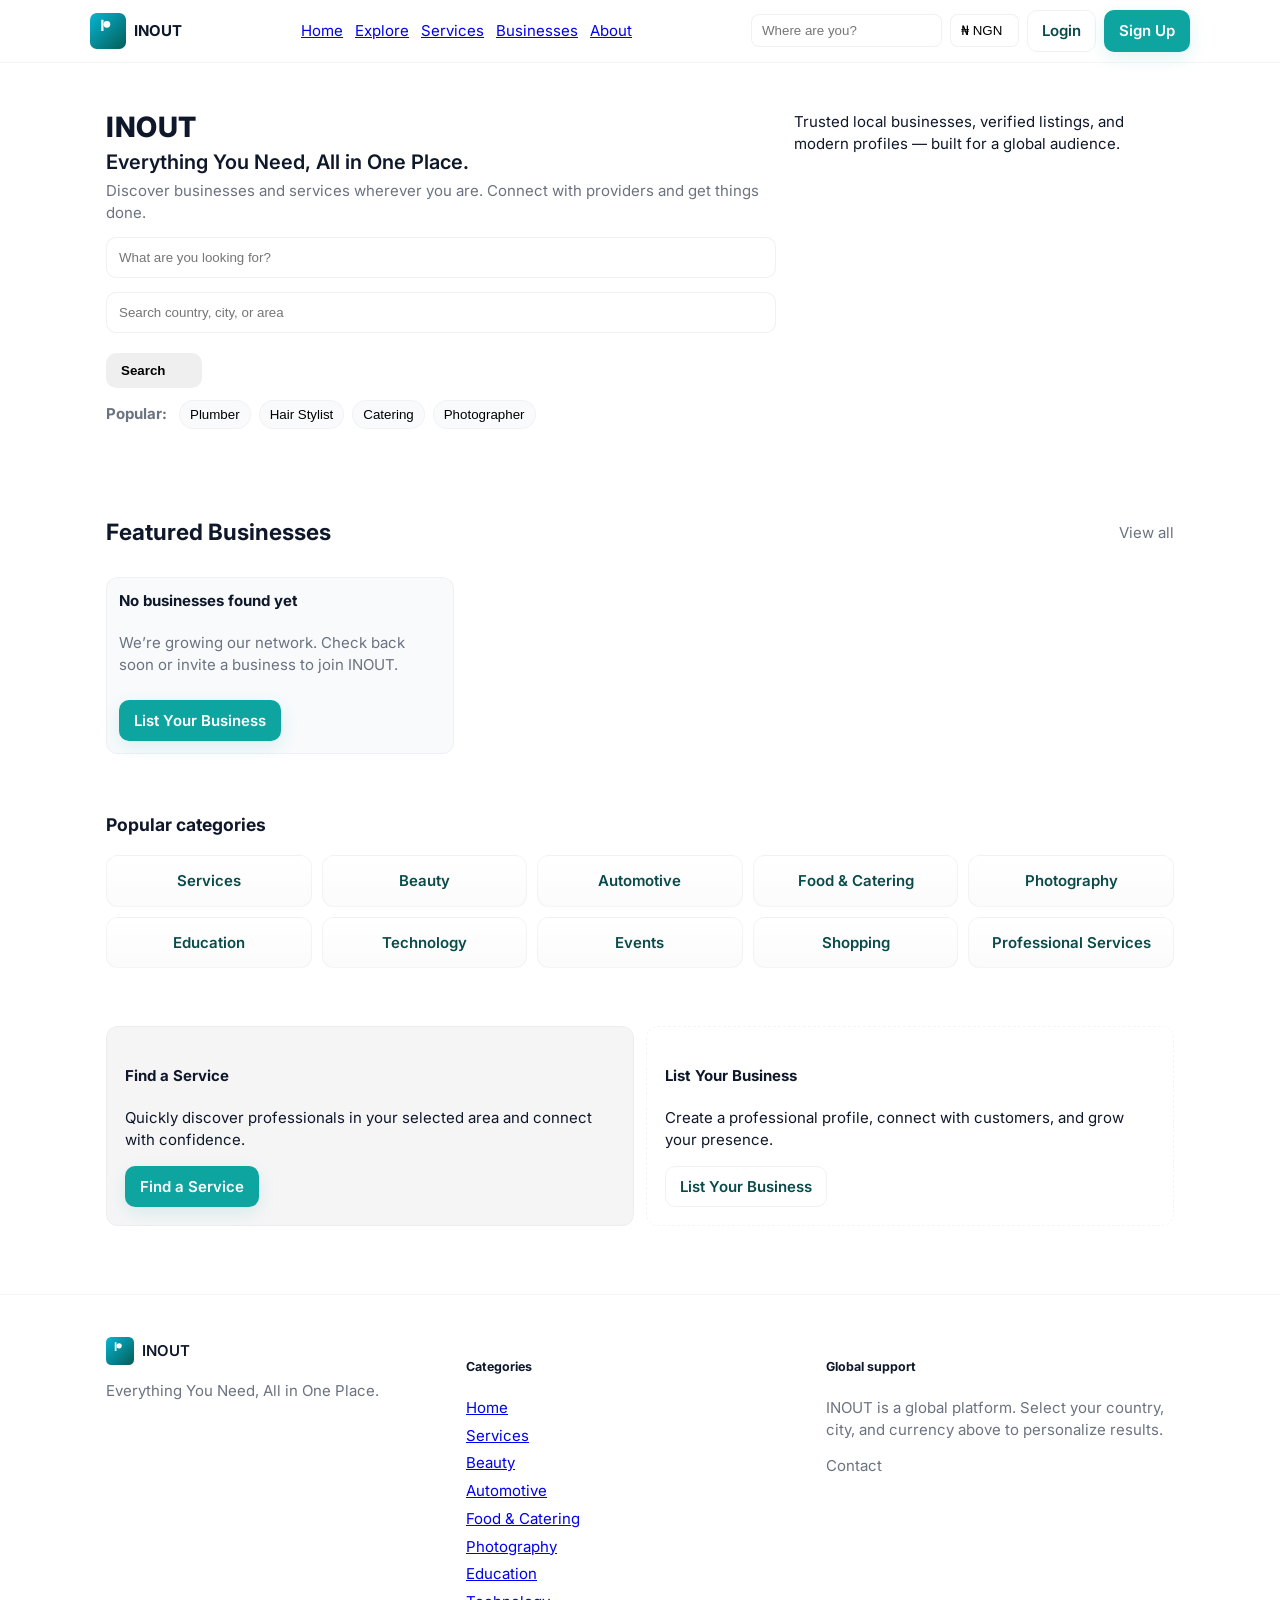
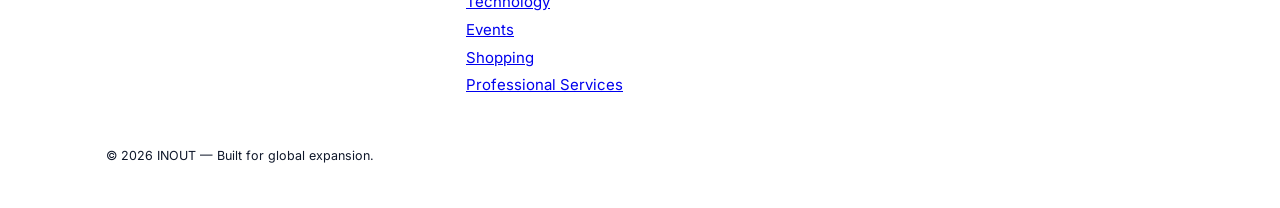
==== index.html @ 65999337 "Initial INOUT frontend — mobile-first public site (remove demo businesses and Enugu references)" ====
<!doctype html>
<html lang="en">
<head>
  <meta charset="utf-8" />
  <meta name="viewport" content="width=device-width,initial-scale=1" />
  <title>INOUT — Everything You Need, All in One Place</title>
  <link href="https://fonts.googleapis.com/css2?family=Inter:wght@300;400;600;700&display=swap" rel="stylesheet">
  <link rel="stylesheet" href="assets/css/styles.css">
  <meta name="description" content="Discover trusted businesses and services. Create profiles, connect with customers. INOUT — Everything You Need, All in One Place.">
</head>
<body>
  <header class="site-header">
    <div class="container header-inner">
      <a class="logo" href="index.html" aria-label="INOUT home">
        <img src="assets/logo.svg" alt="INOUT logo" width="36" height="36">
        <span class="brand-name">INOUT</span>
      </a>

      <nav class="main-nav" aria-label="Primary">
        <a href="index.html" class="nav-link active">Home</a>
        <a href="explore.html" class="nav-link">Explore</a>
        <a href="services.html" class="nav-link">Services</a>
        <a href="businesses.html" class="nav-link">Businesses</a>
        <a href="about.html" class="nav-link">About</a>
      </nav>

      <div class="header-actions">
        <div class="selectors" style="display:flex;gap:8px;align-items:center">
          <!-- Global location selector (search country, city, or area) -->
          <label class="sr-only" for="whereInput">Where are you?</label>
          <input id="whereInput" class="select small" list="whereList" placeholder="Where are you?" aria-label="Where are you? Search country, city, or area">

          <datalist id="whereList"></datalist>

          <!-- Currency selector remains -->
          <label class="sr-only" for="currency">Currency</label>
          <select id="currency" class="select small" aria-label="Select currency"></select>
        </div>

        <a href="login.html" class="btn ghost">Login</a>
        <a href="signup.html" class="btn primary">Sign Up</a>
      </div>
    </div>
  </header>

  <main>
    <section class="hero">
      <div class="container hero-inner">
        <div class="hero-copy">
          <!-- Updated hero per your requirements -->
          <h1 class="hero-title" style="margin-bottom:6px; font-size:28px; line-height:1.15;">
            <div style="font-weight:800;letter-spacing:0.6px;">INOUT</div>
            <div style="font-weight:600;font-size:20px;margin-top:8px">Everything You Need, All in One Place.</div>
          </h1>

          <p class="hero-sub">Discover businesses and services wherever you are. Connect with providers and get things done.</p>

          <form id="searchForm" class="search-form" action="explore.html" method="get" role="search">
            <label class="sr-only" for="q">What are you looking for?</label>
            <input id="q" name="q" class="search-input" type="search" placeholder="What are you looking for?">

            <label class="sr-only" for="locationInput">Where are you?</label>
            <input id="locationInput" name="location" class="search-location" type="text" placeholder="Search country, city, or area">

            <button type="submit" class="btn search-btn">Search</button>
          </form>

          <div class="popular">
            <strong>Popular:</strong>
            <div class="chips">
              <button class="chip" data-term="Plumber">Plumber</button>
              <button class="chip" data-term="Hair Stylist">Hair Stylist</button>
              <button class="chip" data-term="Catering">Catering</button>
              <button class="chip" data-term="Photographer">Photographer</button>
            </div>
          </div>
        </div>

        <div class="hero-visual" aria-hidden="true">
          <div class="mock-card">Trusted local businesses, verified listings, and modern profiles — built for a global audience.</div>
        </div>
      </div>
    </section>

    <section class="featured container">
      <div class="section-head">
        <h2>Featured Businesses</h2>
        <a href="businesses.html" class="link-muted">View all</a>
      </div>

      <div id="featuredList" class="cards"></div>
    </section>

    <section class="categories container">
      <h3>Popular categories</h3>
      <div class="grid categories-grid">
        <a class="category-card" href="explore.html?q=Services">Services</a>
        <a class="category-card" href="explore.html?q=Beauty">Beauty</a>
        <a class="category-card" href="explore.html?q=Automotive">Automotive</a>
        <a class="category-card" href="explore.html?q=Food+%26+Catering">Food &amp; Catering</a>
        <a class="category-card" href="explore.html?q=Photography">Photography</a>
        <a class="category-card" href="explore.html?q=Education">Education</a>
        <a class="category-card" href="explore.html?q=Technology">Technology</a>
        <a class="category-card" href="explore.html?q=Events">Events</a>
        <a class="category-card" href="explore.html?q=Shopping">Shopping</a>
        <a class="category-card" href="explore.html?q=Professional+Services">Professional Services</a>
      </div>
    </section>

    <section class="cta container">
      <div class="cta-grid">
        <div class="cta-card">
          <h4>Find a Service</h4>
          <p>Quickly discover professionals in your selected area and connect with confidence.</p>
          <a href="explore.html" class="btn primary">Find a Service</a>
        </div>

        <div class="cta-card alt">
          <h4>List Your Business</h4>
          <p>Create a professional profile, connect with customers, and grow your presence.</p>
          <a href="signup.html" class="btn ghost">List Your Business</a>
        </div>
      </div>
    </section>
  </main>

  <footer class="site-footer">
    <div class="container footer-grid">
      <div>
        <a class="logo footer-logo" href="index.html"><img src="assets/logo.svg" alt="" width="28"> <span>INOUT</span></a>
        <p class="muted">Everything You Need, All in One Place.</p>
      </div>

      <div>
        <h5>Categories</h5>
        <ul class="footer-links">
          <li><a href="index.html">Home</a></li>
          <li><a href="services.html">Services</a></li>
          <li><a href="explore.html?q=Beauty">Beauty</a></li>
          <li><a href="explore.html?q=Automotive">Automotive</a></li>
          <li><a href="explore.html?q=Food+%26+Catering">Food &amp; Catering</a></li>
          <li><a href="explore.html?q=Photography">Photography</a></li>
          <li><a href="explore.html?q=Education">Education</a></li>
          <li><a href="explore.html?q=Technology">Technology</a></li>
          <li><a href="explore.html?q=Events">Events</a></li>
          <li><a href="explore.html?q=Shopping">Shopping</a></li>
          <li><a href="explore.html?q=Professional+Services">Professional Services</a></li>
        </ul>
      </div>

      <div>
        <h5>Global support</h5>
        <p class="muted">INOUT is a global platform. Select your country, city, and currency above to personalize results.</p>
        <a href="contact.html" class="link-muted">Contact</a>
      </div>
    </div>

    <div class="container copyright">
      <small>© <span id="year"></span> INOUT — Built for global expansion.</small>
    </div>
  </footer>

  <script src="assets/js/app.js"></script>
</body>
</html>
---- assets/css/styles.css ----
:root{
  --bg:#ffffff;
  --muted:#6b7280;
  --text:#0f172a;
  --primary:#0ea5a0; /* teal */
  --accent:#094b4a;
  --card:#f8fafc;
  --glass: rgba(15,23,42,0.04);
  --radius:12px;
  --max-width:1100px;
  --container-pad:16px;
  font-family: "Inter", system-ui, -apple-system, "Segoe UI", Roboto, "Helvetica Neue", Arial;
  color-scheme: light;
}

*{box-sizing:border-box}
html,body{height:100%}
body{
  margin:0;
  background:var(--bg);
  color:var(--text);
  -webkit-font-smoothing:antialiased;
  -moz-osx-font-smoothing:grayscale;
  line-height:1.45;
  font-size:15px;
}

/* Layout */
.container{
  width:100%;
  max-width:var(--max-width);
  margin:0 auto;
  padding:20px var(--container-pad);
}

/* Header */
.site-header{
  position:sticky;
  top:0;
  z-index:60;
  background:linear-gradient(180deg, rgba(255,255,255,0.9), rgba(255,255,255,0.75));
  backdrop-filter:saturate(120%) blur(6px);
  border-bottom:1px solid rgba(15,23,42,0.04);
}
.header-inner{
  display:flex;
  align-items:center;
  gap:12px;
  justify-content:space-between;
  padding:10px 0;
}
.logo{display:flex;align-items:center;gap:8px;text-decoration:none;color:var(--text);font-weight:600}
.logo img{display:block}
.brand-name{font-weight:700}
.main-nav{display:none}
.header-actions{display:flex;align-items:center;gap:8px}
.select.small{appearance:none;padding:8px 10px;border-radius:8px;border:1px solid rgba(15,23,42,0.06);background:white}

/* Buttons */
.btn{
  display:inline-flex;
  align-items:center;
  gap:8px;
  padding:9px 14px;
  border-radius:10px;
  text-decoration:none;
  border:1px solid transparent;
  font-weight:600;
  cursor:pointer;
}
.btn.primary{background:var(--primary);color:white;border-color:transparent;box-shadow:0 6px 18px rgba(14,165,160,0.12)}
.btn.ghost{background:transparent;color:var(--accent);border:1px solid rgba(15,23,42,0.06)}

/* Hero */
.hero{padding:28px 0}
.hero-inner{display:grid;grid-template-columns:1fr;gap:18px;align-items:start}
.hero-title{font-size:28px;margin:0 0 6px}
.hero-sub{color:var(--muted);margin:0 0 14px}
.search-form{display:flex;gap:8px;flex-wrap:wrap}
.search-input{flex:1;min-width:140px;padding:12px;border-radius:10px;border:1px solid rgba(15,23,42,0.06)}
.search-location{width:170px;padding:12px;border-radius:10px;border:1px solid rgba(15,23,42,0.06)}
.search-btn{min-width:96px}
.popular{margin-top:12px;color:var(--muted)}
.chips{display:inline-flex;gap:8px;margin-left:8px}
.chip{background:var(--card);border-radius:999px;padding:6px 10px;border:1px solid rgba(15,23,42,0.03);cursor:pointer}

/* Featured & cards */
.section-head{display:flex;justify-content:space-between;align-items:center;margin-bottom:10px}
.cards{display:grid;grid-template-columns:1fr;gap:12px}
.card{background:var(--card);padding:12px;border-radius:12px;display:flex;gap:12px;align-items:center;border:1px solid rgba(15,23,42,0.04)}
.card .logo-sm{width:56px;height:56px;border-radius:10px;display:flex;align-items:center;justify-content:center;color:white;font-weight:700}

/* Categories grid */
.categories-grid{Display:grid;grid-template-columns:repeat(2,1fr);gap:10px}
.category-card{background:linear-gradient(180deg,#fff,#fbfbfb);padding:14px;border-radius:12px;text-decoration:none;color:var(--accent);font-weight:600;border:1px solid rgba(15,23,42,0.04);text-align:center}

/* CTA */
.cta-grid{display:grid;grid-template-columns:1fr;gap:12px;margin:18px 0}
.cta-card{padding:18px;border-radius:12px;background:var(--glass);border:1px solid rgba(15,23,42,0.03)}
.cta-card.alt{background:transparent;border:1px dashed rgba(15,23,42,0.04)}

/* Footer */
.site-footer{border-top:1px solid rgba(15,23,42,0.04);padding:22px 0;margin-top:30px}
.footer-grid{display:grid;grid-template-columns:1fr;gap:12px}
.footer-links{list-style:none;padding:0;margin:8px 0;display:grid;gap:6px}
.muted{color:var(--muted)}
.link-muted{color:var(--muted);text-decoration:none}

/* Small screens and accessibility helpers */
.sr-only{position:absolute;width:1px;height:1px;padding:0;margin:-1px;overflow:hidden;clip:rect(0,0,0,0);white-space:nowrap;border:0}

/* Layout on wider screens */
@media(min-width:720px){
  .main-nav{display:flex;gap:12px}
  .site-header.small .main-nav{display:flex}
  .hero-inner{grid-template-columns:1fr 380px;align-items:stretch}
  .cards{grid-template-columns:repeat(2,1fr)}
  .categories-grid{grid-template-columns:repeat(5,1fr)}
  .cta-grid{grid-template-columns:1fr 1fr}
  .footer-grid{grid-template-columns:repeat(3,1fr)}
}

/* Larger screens */
@media(min-width:1000px){
  .hero-title{font-size:40px}
  .cards{grid-template-columns:repeat(3,1fr)}
}

/* Misc */
.avatar{width:88px;height:88px;border-radius:14px;background:linear-gradient(135deg,var(--primary),#057d7d);color:white;display:flex;align-items:center;justify-content:center;font-size:20px;font-weight:700}
.info-card{background:var(--card);padding:18px;border-radius:10px}
.business-profile .profile-header{display:flex;gap:18px;align-items:center}
.contact-form input, .contact-form textarea, input[type=text], input[type=email], input[type=password]{width:100%;padding:12px;border-radius:10px;border:1px solid rgba(15,23,42,0.06);margin:6px 0 12px}
.auth{display:flex;flex-direction:column;align-items:center;justify-content:center;min-height:80vh;padding:20px}
.auth-card{width:100%;max-width:420px;background:var(--card);padding:18px;border-radius:12px}
.auth-logo{display:inline-block;margin-bottom:18px;text-decoration:none;color:var(--text);font-weight:700}
.cards .card .meta{color:var(--muted);margin-top:6px}
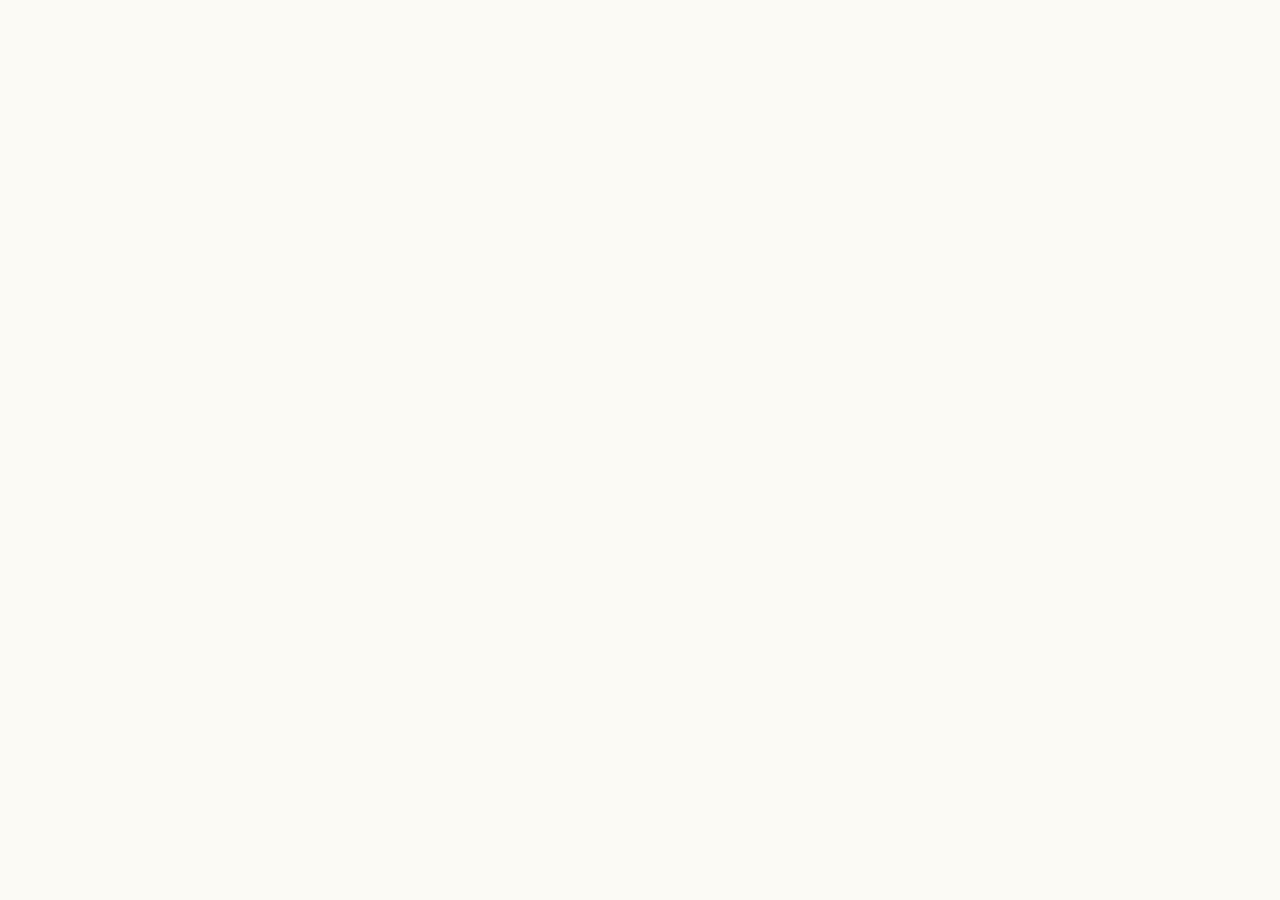
==== commit 9263c0b4: "Build INOUT savings goal tracker experience and Supabase schema" ====
--- a/index.html
+++ b/index.html
@@ -1,165 +1,54 @@
 <!doctype html>
 <html lang="en">
 <head>
-  <meta charset="utf-8" />
-  <meta name="viewport" content="width=device-width,initial-scale=1" />
-  <title>INOUT — Everything You Need, All in One Place</title>
-  <link href="https://fonts.googleapis.com/css2?family=Inter:wght@300;400;600;700&display=swap" rel="stylesheet">
-  <link rel="stylesheet" href="assets/css/styles.css">
-  <meta name="description" content="Discover trusted businesses and services. Create profiles, connect with customers. INOUT — Everything You Need, All in One Place.">
+  <meta charset="UTF-8" />
+  <meta name="viewport" content="width=device-width, initial-scale=1.0" />
+  <meta name="description" content="INOUT — a calmer way to stay on track with your savings goals." />
+  <title>INOUT — Save with intention</title>
+  <script src="https://cdn.tailwindcss.com"></script>
+  <script>tailwind.config={theme:{extend:{fontFamily:{sans:['Inter','ui-sans-serif','system-ui']},colors:{ink:'#193b3a',mint:'#dff5ea',brand:'#147d68',sky:'#e7f4f7',cream:'#fbfaf5'}}}};</script>
+  <script crossorigin src="https://unpkg.com/react@18/umd/react.development.js"></script>
+  <script crossorigin src="https://unpkg.com/react-dom@18/umd/react-dom.development.js"></script>
+  <script src="https://unpkg.com/@babel/standalone/babel.min.js"></script>
+  <style>body{background:#fbfaf5;color:#193b3a}*{box-sizing:border-box}.shadow-soft{box-shadow:0 18px 45px rgba(25,59,58,.08)}.progress{transition:width .5s ease}.hide-scroll::-webkit-scrollbar{display:none}</style>
 </head>
 <body>
-  <header class="site-header">
-    <div class="container header-inner">
-      <a class="logo" href="index.html" aria-label="INOUT home">
-        <img src="assets/logo.svg" alt="INOUT logo" width="36" height="36">
-        <span class="brand-name">INOUT</span>
-      </a>
-
-      <nav class="main-nav" aria-label="Primary">
-        <a href="index.html" class="nav-link active">Home</a>
-        <a href="explore.html" class="nav-link">Explore</a>
-        <a href="services.html" class="nav-link">Services</a>
-        <a href="businesses.html" class="nav-link">Businesses</a>
-        <a href="about.html" class="nav-link">About</a>
-      </nav>
-
-      <div class="header-actions">
-        <div class="selectors" style="display:flex;gap:8px;align-items:center">
-          <!-- Global location selector (search country, city, or area) -->
-          <label class="sr-only" for="whereInput">Where are you?</label>
-          <input id="whereInput" class="select small" list="whereList" placeholder="Where are you?" aria-label="Where are you? Search country, city, or area">
-
-          <datalist id="whereList"></datalist>
-
-          <!-- Currency selector remains -->
-          <label class="sr-only" for="currency">Currency</label>
-          <select id="currency" class="select small" aria-label="Select currency"></select>
-        </div>
-
-        <a href="login.html" class="btn ghost">Login</a>
-        <a href="signup.html" class="btn primary">Sign Up</a>
+  <div id="root"></div>
+  <script type="text/babel">
+    const {useState}=React;
+    const money=n=>new Intl.NumberFormat('en-US',{style:'currency',currency:'USD',maximumFractionDigits:0}).format(n||0);
+    const fmt=d=>new Date(d+'T00:00:00').toLocaleDateString('en-US',{month:'short',day:'numeric',year:'numeric'});
+    const dateOnly=d=>new Date(d.getTime()-d.getTimezoneOffset()*60000).toISOString().slice(0,10);
+    const addMonths=(date,months)=>{const d=new Date(date+'T00:00:00');d.setMonth(d.getMonth()+Number(months));return dateOnly(d)};
+    const addPeriod=(date,frequency)=>{const d=new Date(date+'T00:00:00');if(frequency==='weekly')d.setDate(d.getDate()+7);else d.setMonth(d.getMonth()+1);return dateOnly(d)};
+    const daysLeft=d=>Math.max(0,Math.ceil((new Date(d)-new Date())/86400000));
+    const seed=[{id:1,name:'New laptop fund',amount:150,frequency:'weekly',start:'2026-08-07',maturity:'2026-11-07',duration:3,status:'active',contributions:[{date:'2026-08-07',amount:150},{date:'2026-08-14',amount:150},{date:'2026-08-21',amount:150}]},{id:2,name:'December getaway',amount:300,frequency:'monthly',start:'2026-07-01',maturity:'2026-12-01',duration:6,status:'active',contributions:[{date:'2026-07-01',amount:300},{date:'2026-08-01',amount:300}]}];
+    function App(){
+      const [user,setUser]=useState(()=>JSON.parse(localStorage.getItem('inout_saver')||'null'));
+      const [plans,setPlans]=useState(()=>JSON.parse(localStorage.getItem('inout_plans')||JSON.stringify(seed)));
+      const [screen,setScreen]=useState(user?'dashboard':'landing'); const [selected,setSelected]=useState(null); const [notice,setNotice]=useState(false);
+      const persist=p=>{setPlans(p);localStorage.setItem('inout_plans',JSON.stringify(p))};
+      const login=name=>{const u={name,email:name.toLowerCase().replace(/ /g,'.')+'@example.com'};setUser(u);localStorage.setItem('inout_saver',JSON.stringify(u));setScreen('dashboard')};
+      const logout=()=>{setUser(null);localStorage.removeItem('inout_saver');setScreen('landing')};
+      const createPlan=data=>{const p={...data,id:Date.now(),status:'active',contributions:[]};persist([p,...plans]);setScreen('dashboard')};
+      const markPaid=id=>{persist(plans.map(p=>p.id===id?{...p,contributions:[...p.contributions,{date:dateOnly(new Date()),amount:p.amount}]}:p));setNotice(true);setTimeout(()=>setNotice(false),2800)};
+      const current=plans.find(p=>p.id===selected);
+      return <div className="min-h-screen">
+        <header className="sticky top-0 z-20 border-b border-[#e7eee8] bg-[#fbfaf5]/90 backdrop-blur"><div className="mx-auto flex max-w-6xl items-center justify-between px-5 py-4"><button onClick={()=>setScreen(user?'dashboard':'landing')} className="flex items-center gap-2 text-xl font-extrabold tracking-tight"><span className="grid h-9 w-9 place-items-center rounded-xl bg-ink text-sm text-white">↗</span> INOUT</button>{user&&<div className="flex items-center gap-3"><button onClick={()=>setScreen('notifications')} className="relative rounded-full p-2 hover:bg-mint">♢<span className="absolute right-1 top-1 h-2 w-2 rounded-full bg-[#ef8b66]"></span></button><span className="hidden text-sm text-slate-500 sm:block">Hi, {user.name.split(' ')[0]}</span><button onClick={logout} className="rounded-full border border-[#d6e4da] px-3 py-1.5 text-sm font-semibold">Log out</button></div>}</div></header>
+        {notice&&<div className="fixed right-5 top-20 z-30 rounded-2xl bg-ink px-5 py-3 text-sm font-semibold text-white shadow-soft">Payment logged. Nice work! ✨</div>}
+        {screen==='landing'&&<Landing onStart={()=>setScreen('auth')}/>} {screen==='auth'&&<Auth onLogin={login}/>} {screen==='dashboard'&&<Dashboard plans={plans} onCreate={()=>setScreen('create')} onOpen={id=>{setSelected(id);setScreen('detail')}} onNotify={()=>setScreen('notifications')}/>} {screen==='create'&&<Create onBack={()=>setScreen('dashboard')} onCreate={createPlan}/>} {screen==='detail'&&current&&<Detail plan={current} onBack={()=>setScreen('dashboard')} onPaid={()=>markPaid(current.id)} onPause={()=>{persist(plans.map(p=>p.id===current.id?{...p,status:p.status==='paused'?'active':'paused'}:p))}}/>} {screen==='notifications'&&<Notifications onBack={()=>setScreen('dashboard')}/>} 
+        <footer className="mx-auto max-w-6xl px-5 py-10 text-center text-xs text-slate-400">INOUT is a tracking and reminder tool. We never hold, move, or access your money.</footer>
       </div>
-    </div>
-  </header>
-
-  <main>
-    <section class="hero">
-      <div class="container hero-inner">
-        <div class="hero-copy">
-          <!-- Updated hero per your requirements -->
-          <h1 class="hero-title" style="margin-bottom:6px; font-size:28px; line-height:1.15;">
-            <div style="font-weight:800;letter-spacing:0.6px;">INOUT</div>
-            <div style="font-weight:600;font-size:20px;margin-top:8px">Everything You Need, All in One Place.</div>
-          </h1>
-
-          <p class="hero-sub">Discover businesses and services wherever you are. Connect with providers and get things done.</p>
-
-          <form id="searchForm" class="search-form" action="explore.html" method="get" role="search">
-            <label class="sr-only" for="q">What are you looking for?</label>
-            <input id="q" name="q" class="search-input" type="search" placeholder="What are you looking for?">
-
-            <label class="sr-only" for="locationInput">Where are you?</label>
-            <input id="locationInput" name="location" class="search-location" type="text" placeholder="Search country, city, or area">
-
-            <button type="submit" class="btn search-btn">Search</button>
-          </form>
-
-          <div class="popular">
-            <strong>Popular:</strong>
-            <div class="chips">
-              <button class="chip" data-term="Plumber">Plumber</button>
-              <button class="chip" data-term="Hair Stylist">Hair Stylist</button>
-              <button class="chip" data-term="Catering">Catering</button>
-              <button class="chip" data-term="Photographer">Photographer</button>
-            </div>
-          </div>
-        </div>
-
-        <div class="hero-visual" aria-hidden="true">
-          <div class="mock-card">Trusted local businesses, verified listings, and modern profiles — built for a global audience.</div>
-        </div>
-      </div>
-    </section>
-
-    <section class="featured container">
-      <div class="section-head">
-        <h2>Featured Businesses</h2>
-        <a href="businesses.html" class="link-muted">View all</a>
-      </div>
-
-      <div id="featuredList" class="cards"></div>
-    </section>
-
-    <section class="categories container">
-      <h3>Popular categories</h3>
-      <div class="grid categories-grid">
-        <a class="category-card" href="explore.html?q=Services">Services</a>
-        <a class="category-card" href="explore.html?q=Beauty">Beauty</a>
-        <a class="category-card" href="explore.html?q=Automotive">Automotive</a>
-        <a class="category-card" href="explore.html?q=Food+%26+Catering">Food &amp; Catering</a>
-        <a class="category-card" href="explore.html?q=Photography">Photography</a>
-        <a class="category-card" href="explore.html?q=Education">Education</a>
-        <a class="category-card" href="explore.html?q=Technology">Technology</a>
-        <a class="category-card" href="explore.html?q=Events">Events</a>
-        <a class="category-card" href="explore.html?q=Shopping">Shopping</a>
-        <a class="category-card" href="explore.html?q=Professional+Services">Professional Services</a>
-      </div>
-    </section>
-
-    <section class="cta container">
-      <div class="cta-grid">
-        <div class="cta-card">
-          <h4>Find a Service</h4>
-          <p>Quickly discover professionals in your selected area and connect with confidence.</p>
-          <a href="explore.html" class="btn primary">Find a Service</a>
-        </div>
-
-        <div class="cta-card alt">
-          <h4>List Your Business</h4>
-          <p>Create a professional profile, connect with customers, and grow your presence.</p>
-          <a href="signup.html" class="btn ghost">List Your Business</a>
-        </div>
-      </div>
-    </section>
-  </main>
-
-  <footer class="site-footer">
-    <div class="container footer-grid">
-      <div>
-        <a class="logo footer-logo" href="index.html"><img src="assets/logo.svg" alt="" width="28"> <span>INOUT</span></a>
-        <p class="muted">Everything You Need, All in One Place.</p>
-      </div>
-
-      <div>
-        <h5>Categories</h5>
-        <ul class="footer-links">
-          <li><a href="index.html">Home</a></li>
-          <li><a href="services.html">Services</a></li>
-          <li><a href="explore.html?q=Beauty">Beauty</a></li>
-          <li><a href="explore.html?q=Automotive">Automotive</a></li>
-          <li><a href="explore.html?q=Food+%26+Catering">Food &amp; Catering</a></li>
-          <li><a href="explore.html?q=Photography">Photography</a></li>
-          <li><a href="explore.html?q=Education">Education</a></li>
-          <li><a href="explore.html?q=Technology">Technology</a></li>
-          <li><a href="explore.html?q=Events">Events</a></li>
-          <li><a href="explore.html?q=Shopping">Shopping</a></li>
-          <li><a href="explore.html?q=Professional+Services">Professional Services</a></li>
-        </ul>
-      </div>
-
-      <div>
-        <h5>Global support</h5>
-        <p class="muted">INOUT is a global platform. Select your country, city, and currency above to personalize results.</p>
-        <a href="contact.html" class="link-muted">Contact</a>
-      </div>
-    </div>
-
-    <div class="container copyright">
-      <small>© <span id="year"></span> INOUT — Built for global expansion.</small>
-    </div>
-  </footer>
-
-  <script src="assets/js/app.js"></script>
+    }
+    function Landing({onStart}){return <main><section className="mx-auto grid max-w-6xl gap-12 px-5 pb-20 pt-20 md:grid-cols-[1.05fr_.95fr] md:items-center md:pt-28"><div><div className="mb-6 inline-flex items-center gap-2 rounded-full bg-mint px-3 py-1.5 text-sm font-semibold text-brand"><span>✦</span> Your money. Your plan. Your pace.</div><h1 className="max-w-xl text-5xl font-extrabold leading-[1.04] tracking-tight md:text-7xl">Small steps.<br/><span className="text-brand">Big wins.</span></h1><p className="mt-6 max-w-lg text-lg leading-8 text-slate-500">INOUT helps you build a savings habit with simple plans, gentle reminders, and a clear view of your progress.</p><button onClick={onStart} className="mt-8 rounded-2xl bg-ink px-6 py-4 font-bold text-white shadow-soft hover:-translate-y-0.5">Start a savings plan <span className="ml-5">→</span></button><p className="mt-5 text-sm text-slate-400">No bank connection. No transfers. Just intentional progress.</p></div><div className="relative rounded-[2.5rem] bg-[#dff5ea] p-6 shadow-soft md:p-10"><div className="absolute -right-3 -top-4 rounded-2xl bg-white px-4 py-3 text-sm font-bold shadow-soft">✦ On track</div><div className="rounded-3xl bg-white p-6"><div className="flex justify-between"><div><p className="text-sm text-slate-400">Your progress</p><h3 className="mt-1 text-2xl font-extrabold">Weekend getaway</h3></div><span className="rounded-full bg-mint px-3 py-1 text-sm font-bold text-brand">68%</span></div><div className="mt-8 h-4 rounded-full bg-[#edf2ed]"><div className="h-4 w-[68%] rounded-full bg-brand"></div></div><div className="mt-5 flex justify-between text-sm"><span className="font-bold">$1,020 saved</span><span className="text-slate-400">$1,500 goal</span></div><div className="mt-8 grid grid-cols-2 gap-3"><div className="rounded-2xl bg-sky p-4"><p className="text-xs text-slate-500">Next payment</p><p className="mt-1 font-bold">In 3 days</p></div><div className="rounded-2xl bg-[#fff0e7] p-4"><p className="text-xs text-slate-500">Days remaining</p><p className="mt-1 font-bold">42 days</p></div></div></div></div></section><section className="mx-auto max-w-6xl px-5 pb-10"><div className="grid gap-4 md:grid-cols-3">{[['◎','Make a plan','Choose an amount and a timeline that feels right.'],['⌁','Build the habit','Get a gentle nudge before each contribution.'],['✓','Celebrate progress','See every step add up to something meaningful.']].map(x=><div className="rounded-3xl border border-[#e6eee7] bg-white p-6" key={x[1]}><span className="text-2xl text-brand">{x[0]}</span><h3 className="mt-5 font-bold">{x[1]}</h3><p className="mt-2 text-sm leading-6 text-slate-500">{x[2]}</p></div>)}</div></section></main>}
+    function Auth({onLogin}){const [name,setName]=useState('');return <main className="mx-auto max-w-md px-5 py-20"><div className="mb-8"><p className="font-bold text-brand">WELCOME TO INOUT</p><h1 className="mt-3 text-4xl font-extrabold">Let’s make it happen.</h1><p className="mt-3 text-slate-500">Create your account to start tracking your savings.</p></div><form onSubmit={e=>{e.preventDefault();onLogin(name||'Alex Morgan')}} className="rounded-3xl bg-white p-6 shadow-soft"><label className="text-sm font-bold">Your name<input required value={name} onChange={e=>setName(e.target.value)} placeholder="Alex Morgan" className="mt-2 w-full rounded-xl border border-[#dce8df] p-3 outline-none focus:border-brand"/></label><label className="mt-5 block text-sm font-bold">Email<input type="email" required placeholder="you@example.com" className="mt-2 w-full rounded-xl border border-[#dce8df] p-3 outline-none focus:border-brand"/></label><label className="mt-5 block text-sm font-bold">Password<input type="password" required minLength="6" placeholder="••••••••" className="mt-2 w-full rounded-xl border border-[#dce8df] p-3 outline-none focus:border-brand"/></label><button className="mt-6 w-full rounded-xl bg-ink py-3.5 font-bold text-white">Create account</button><p className="mt-5 text-center text-xs text-slate-400">By continuing, you agree to use INOUT as a tracking tool only.</p></form></main>}
+    function Dashboard({plans,onCreate,onOpen}){return <main className="mx-auto max-w-6xl px-5 py-10"><div className="flex flex-col justify-between gap-5 sm:flex-row sm:items-end"><div><p className="text-sm font-bold uppercase tracking-widest text-brand">Your space</p><h1 className="mt-2 text-4xl font-extrabold">Savings dashboard</h1><p className="mt-2 text-slate-500">A little consistency goes a long way.</p></div><button onClick={onCreate} className="rounded-xl bg-ink px-5 py-3 font-bold text-white">+ New plan</button></div><div className="mt-9 grid gap-5 md:grid-cols-3"><div className="rounded-3xl bg-ink p-6 text-white"><p className="text-sm text-[#b9d5c9]">Total saved</p><p className="mt-3 text-4xl font-extrabold">{money(plans.reduce((a,p)=>a+p.contributions.reduce((x,c)=>x+c.amount,0),0))}</p><p className="mt-3 text-sm text-[#b9d5c9]">Across {plans.length} active plans</p></div><div className="rounded-3xl bg-mint p-6"><p className="text-sm text-brand">Active plans</p><p className="mt-3 text-4xl font-extrabold">{plans.filter(p=>p.status==='active').length}</p><p className="mt-3 text-sm text-slate-500">Keep showing up</p></div><div className="rounded-3xl bg-sky p-6"><p className="text-sm text-slate-500">Next reminder</p><p className="mt-3 text-2xl font-extrabold">In 2 days</p><p className="mt-3 text-sm text-slate-500">We’ll nudge you gently</p></div></div><div className="mt-10 flex items-center justify-between"><h2 className="text-xl font-extrabold">Your plans</h2><span className="text-sm text-slate-400">{plans.length} total</span></div><div className="mt-4 grid gap-5 lg:grid-cols-2">{plans.map(p=><PlanCard key={p.id} p={p} onOpen={onOpen}/>)}</div></main>}
+    function PlanCard({p,onOpen}){const saved=p.contributions.reduce((a,c)=>a+c.amount,0), target=Math.max(p.amount*(p.frequency==='weekly'?Math.round((new Date(p.maturity)-new Date(p.start))/604800000):Math.round((new Date(p.maturity)-new Date(p.start))/2592000000)),p.amount), pct=Math.min(100,Math.round(saved/target*100));return <button onClick={()=>onOpen(p.id)} className="w-full rounded-3xl border border-[#e4eee7] bg-white p-6 text-left shadow-soft transition hover:-translate-y-1"><div className="flex items-start justify-between"><div><p className="text-sm text-slate-400">{p.frequency==='weekly'?'Weekly':'Monthly'} contributions</p><h3 className="mt-1 text-xl font-extrabold">{p.name}</h3></div><span className={'rounded-full px-3 py-1 text-xs font-bold '+(p.status==='paused'?'bg-[#fff0e7] text-[#bd6a45]':'bg-mint text-brand')}>{p.status}</span></div><div className="mt-7 flex items-end justify-between"><p className="text-3xl font-extrabold">{money(saved)}<span className="text-base font-medium text-slate-400"> saved</span></p><span className="font-bold text-brand">{pct}%</span></div><div className="mt-3 h-3 rounded-full bg-[#edf2ed]"><div className="progress h-3 rounded-full bg-brand" style={{width:pct+'%'}}></div></div><div className="mt-5 flex justify-between text-sm text-slate-500"><span>Next: {fmt(addPeriod(p.contributions.at(-1)?.date||p.start,p.frequency))}</span><span>{daysLeft(p.maturity)} days left</span></div></button>}
+    function Create({onBack,onCreate}){const [name,setName]=useState('');const [amount,setAmount]=useState('');const [frequency,setFrequency]=useState('weekly');const [duration,setDuration]=useState('3');const [start,setStart]=useState(dateOnly(new Date()));return <main className="mx-auto max-w-2xl px-5 py-10"><button onClick={onBack} className="text-sm font-bold text-slate-500">← Back to dashboard</button><h1 className="mt-7 text-4xl font-extrabold">Create a savings plan</h1><p className="mt-2 text-slate-500">Give your goal a name. We’ll handle the dates and math.</p><form onSubmit={e=>{e.preventDefault();onCreate({name,amount:Number(amount),frequency,start,maturity:addMonths(start,duration),duration})}} className="mt-8 rounded-3xl bg-white p-6 shadow-soft sm:p-8"><label className="text-sm font-bold">Plan name<input required value={name} onChange={e=>setName(e.target.value)} placeholder="e.g. Emergency fund" className="field"/></label><div className="mt-5 grid gap-5 sm:grid-cols-2"><label className="text-sm font-bold">Contribution amount<input required min="1" type="number" value={amount} onChange={e=>setAmount(e.target.value)} placeholder="$ 0" className="field"/></label><label className="text-sm font-bold">Frequency<select value={frequency} onChange={e=>setFrequency(e.target.value)} className="field"><option value="weekly">Weekly</option><option value="monthly">Monthly</option></select></label></div><label className="mt-5 block text-sm font-bold">Start date<input required type="date" value={start} onChange={e=>setStart(e.target.value)} className="field"/></label><div className="mt-5"><p className="text-sm font-bold">Lock duration</p><div className="mt-2 grid grid-cols-3 gap-2">{['3','6','12'].map(x=><button type="button" key={x} onClick={()=>setDuration(x)} className={'rounded-xl border py-3 text-sm font-bold '+(duration===x?'border-brand bg-mint text-brand':'border-[#dce8df]')}>{x} months</button>)}</div></div>{amount&&<div className="mt-6 rounded-2xl bg-sky p-4 text-sm"><div className="flex justify-between"><span className="text-slate-500">Maturity date</span><b>{fmt(addMonths(start,duration))}</b></div><div className="mt-2 flex justify-between"><span className="text-slate-500">Estimated target</span><b>{money(Number(amount)*(frequency==='weekly'?Math.round((new Date(addMonths(start,duration))-new Date(start))/604800000):Number(duration)))}</b></div></div>}<button className="mt-7 w-full rounded-xl bg-ink py-4 font-bold text-white">Create plan</button></form></main>}
+    function Detail({plan,onBack,onPaid,onPause}){const saved=plan.contributions.reduce((a,c)=>a+c.amount,0);return <main className="mx-auto max-w-3xl px-5 py-10"><button onClick={onBack} className="text-sm font-bold text-slate-500">← Back to dashboard</button><div className="mt-7 flex flex-col justify-between gap-5 sm:flex-row sm:items-end"><div><span className="rounded-full bg-mint px-3 py-1 text-xs font-bold text-brand">{plan.status}</span><h1 className="mt-4 text-4xl font-extrabold">{plan.name}</h1><p className="mt-2 text-slate-500">{money(plan.amount)} · {plan.frequency}</p></div><button disabled={plan.status==='paused'||new Date()>=new Date(plan.maturity)} onClick={onPaid} className="rounded-xl bg-brand px-5 py-3 font-bold text-white disabled:cursor-not-allowed disabled:bg-slate-300">{new Date()>=new Date(plan.maturity)?'Plan matured':'Mark payment made'}</button></div><div className="mt-8 rounded-3xl bg-ink p-6 text-white"><p className="text-sm text-[#b9d5c9]">Total saved so far</p><p className="mt-2 text-5xl font-extrabold">{money(saved)}</p><p className="mt-4 text-sm text-[#b9d5c9]">Matures {fmt(plan.maturity)} · {daysLeft(plan.maturity)} days remaining</p></div><div className="mt-8 flex items-center justify-between"><h2 className="text-xl font-extrabold">Contribution history</h2><button onClick={onPause} className="text-sm font-bold text-slate-500">{plan.status==='paused'?'Resume':'Pause'} plan</button></div><div className="mt-4 divide-y divide-[#e7eee8] rounded-3xl bg-white px-6 shadow-soft">{plan.contributions.length?plan.contributions.slice().reverse().map((c,i)=><div className="flex items-center justify-between py-5" key={i}><div className="flex items-center gap-3"><span className="grid h-9 w-9 place-items-center rounded-full bg-mint text-brand">✓</span><div><p className="font-bold">Payment confirmed</p><p className="text-sm text-slate-400">{fmt(c.date)}</p></div></div><b>{money(c.amount)}</b></div>):<p className="py-8 text-center text-slate-400">Your first contribution will appear here.</p>}</div><p className="mt-6 text-center text-xs text-slate-400">Remember: transfer money to your own savings account separately, then confirm it here.</p></main>}
+    function Notifications({onBack}){return <main className="mx-auto max-w-2xl px-5 py-10"><button onClick={onBack} className="text-sm font-bold text-slate-500">← Back to dashboard</button><h1 className="mt-7 text-4xl font-extrabold">Notifications</h1><p className="mt-2 text-slate-500">Friendly reminders to keep your momentum.</p><div className="mt-8 space-y-3"><div className="rounded-3xl bg-white p-5 shadow-soft"><div className="flex gap-4"><span className="grid h-10 w-10 shrink-0 place-items-center rounded-full bg-[#fff0e7]">◷</span><div><p className="font-bold">Your next payment is in 2 days</p><p className="mt-1 text-sm text-slate-500">Set aside your contribution for New laptop fund. You’ve got this.</p><p className="mt-3 text-xs text-slate-400">Today · Email reminder scheduled</p></div></div></div><div className="rounded-3xl bg-white p-5 shadow-soft"><div className="flex gap-4"><span className="grid h-10 w-10 shrink-0 place-items-center rounded-full bg-mint">✦</span><div><p className="font-bold">You’re building a great habit</p><p className="mt-1 text-sm text-slate-500">Three contributions logged this month. Keep going!</p><p className="mt-3 text-xs text-slate-400">Yesterday</p></div></div></div></div></main>}
+    ReactDOM.createRoot(document.getElementById('root')).render(<App/>);
+  </script>
+  <style>.field{display:block;width:100%;margin-top:.5rem;border:1px solid #dce8df;border-radius:.75rem;padding:.75rem;outline:none;background:white}.field:focus{border-color:#147d68}</style>
 </body>
 </html>
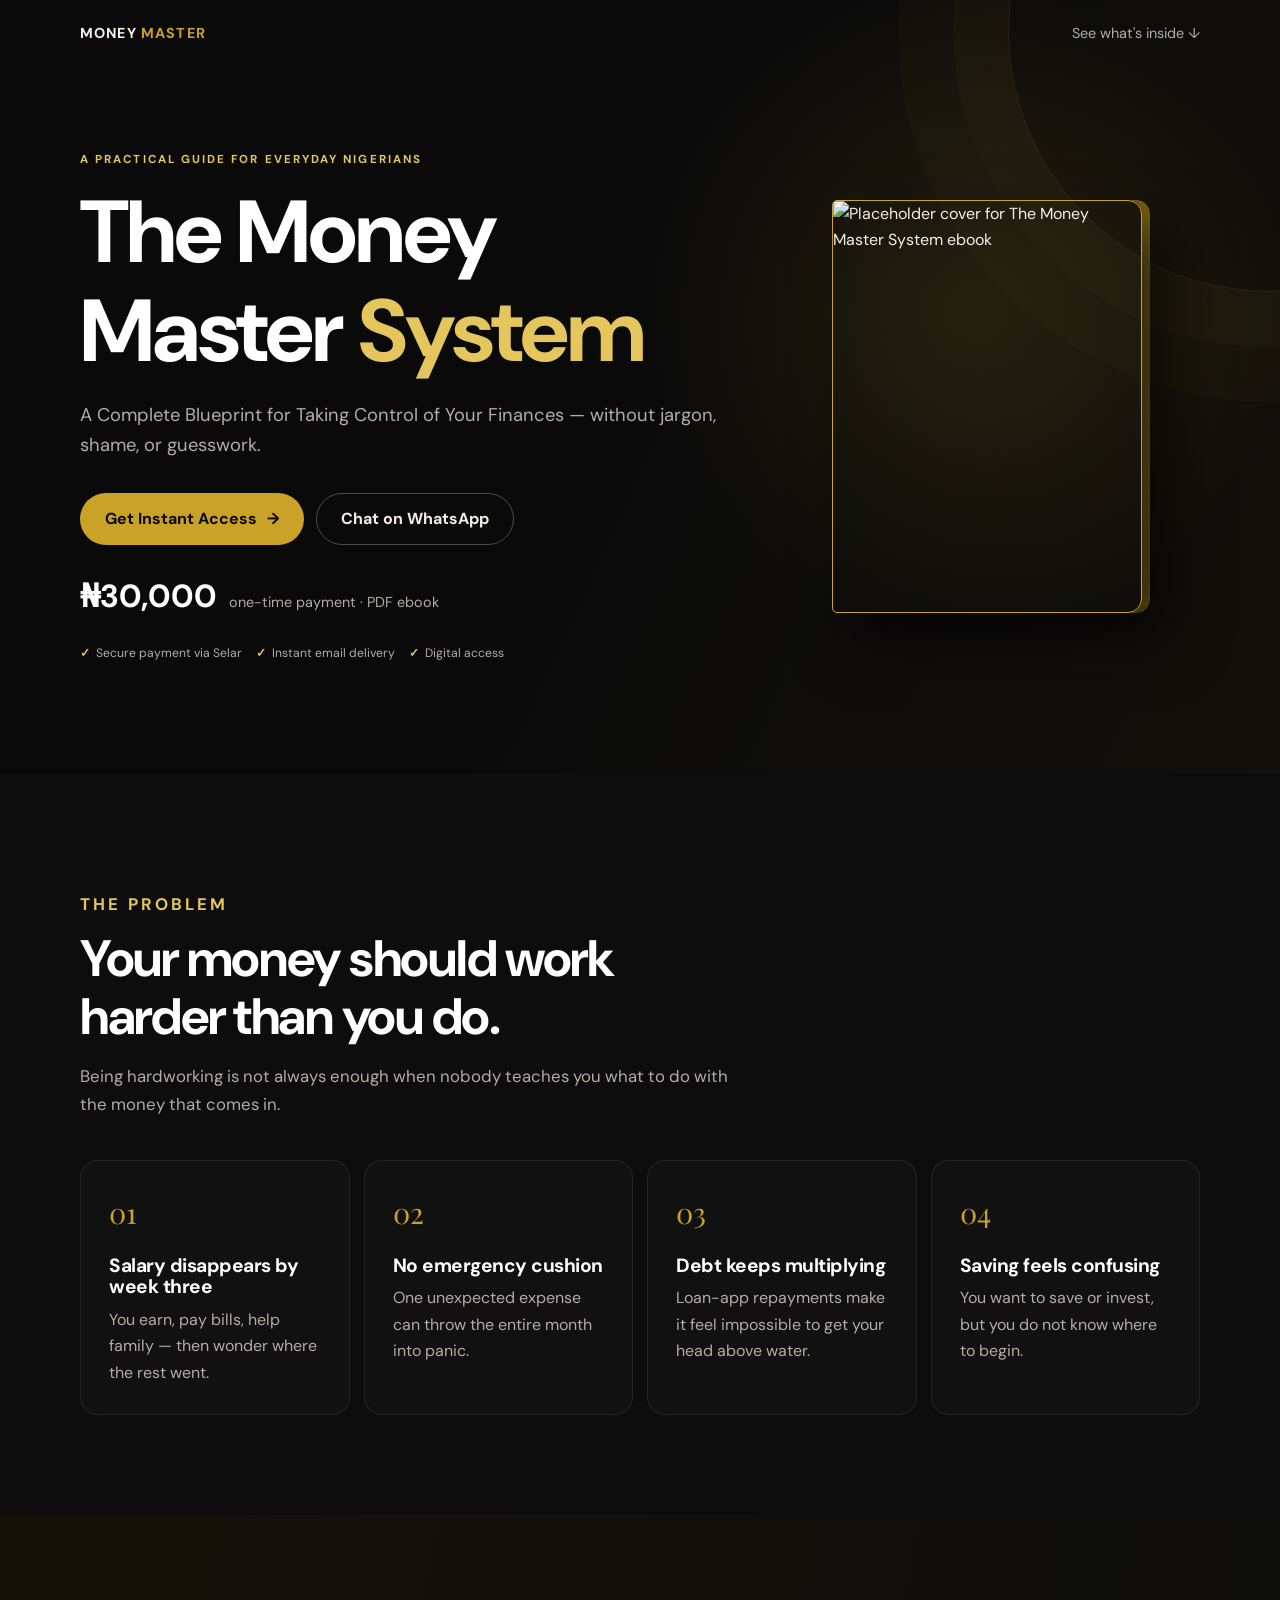
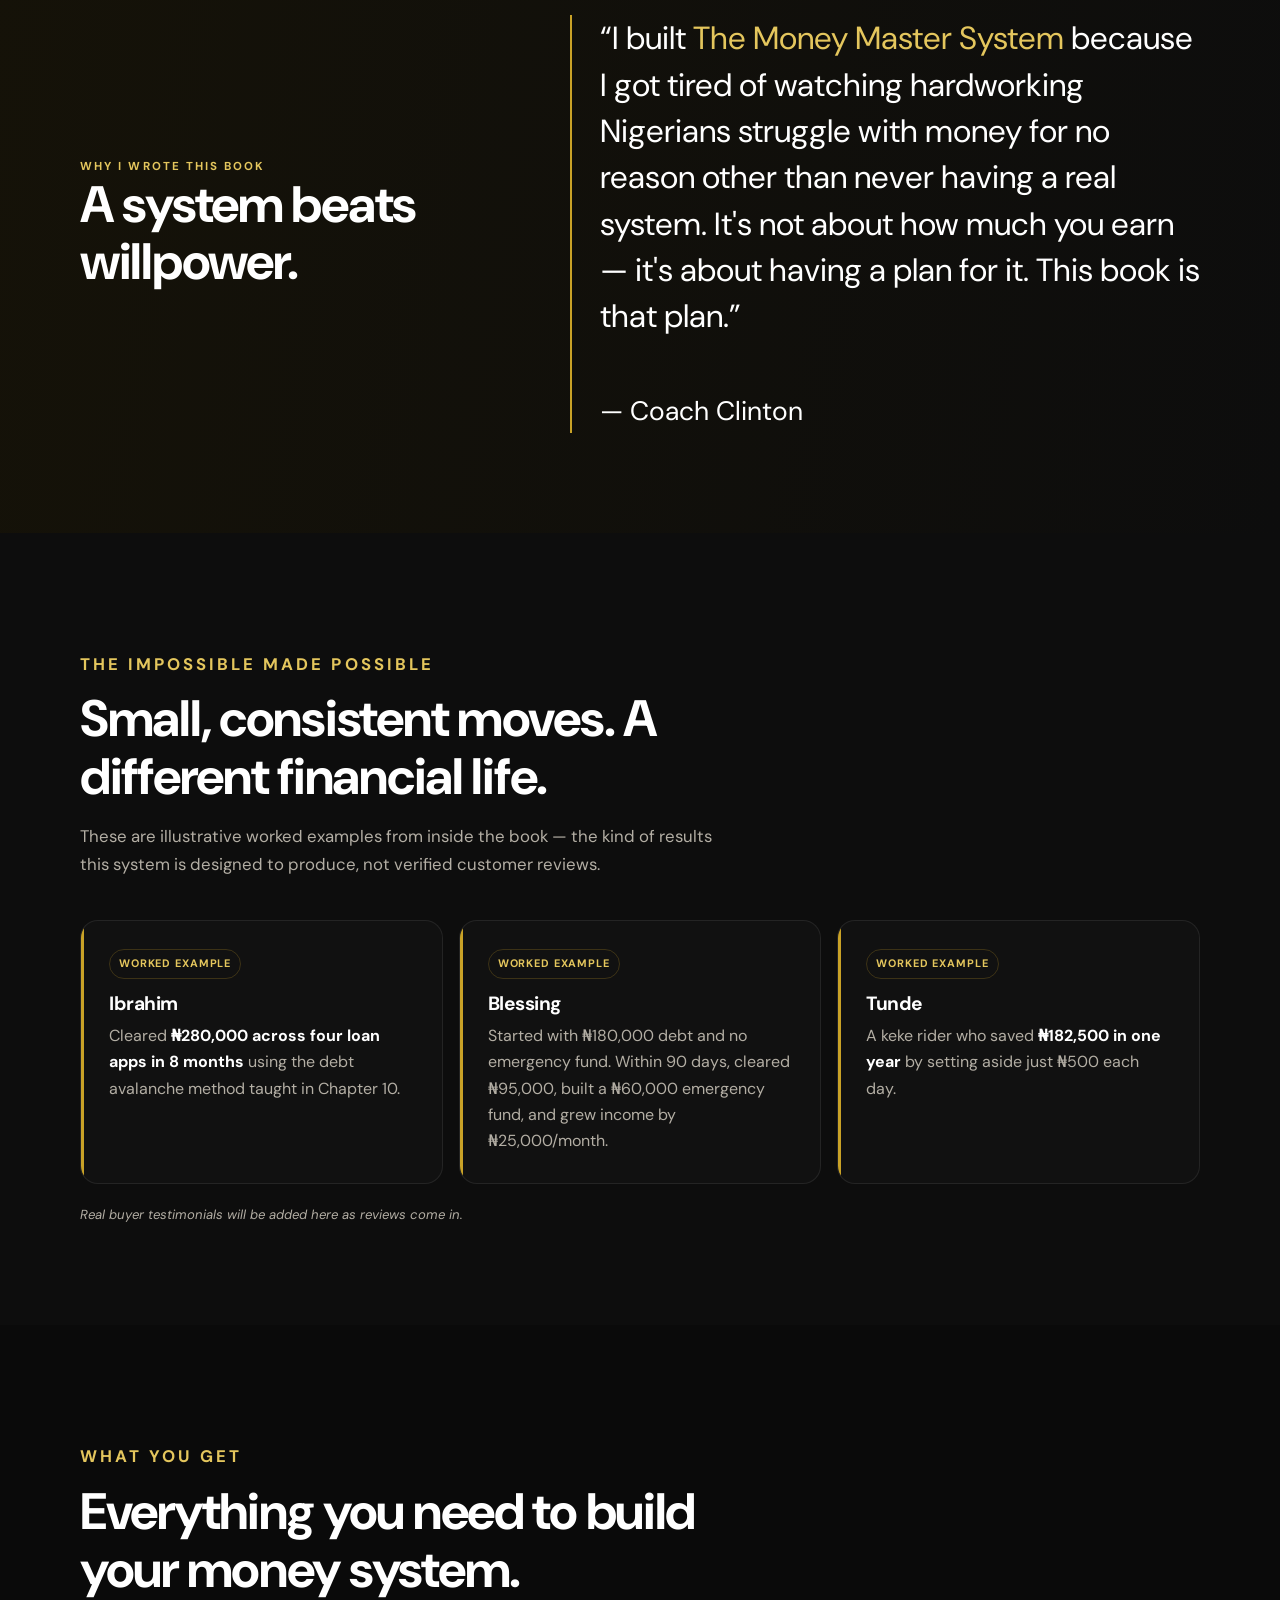
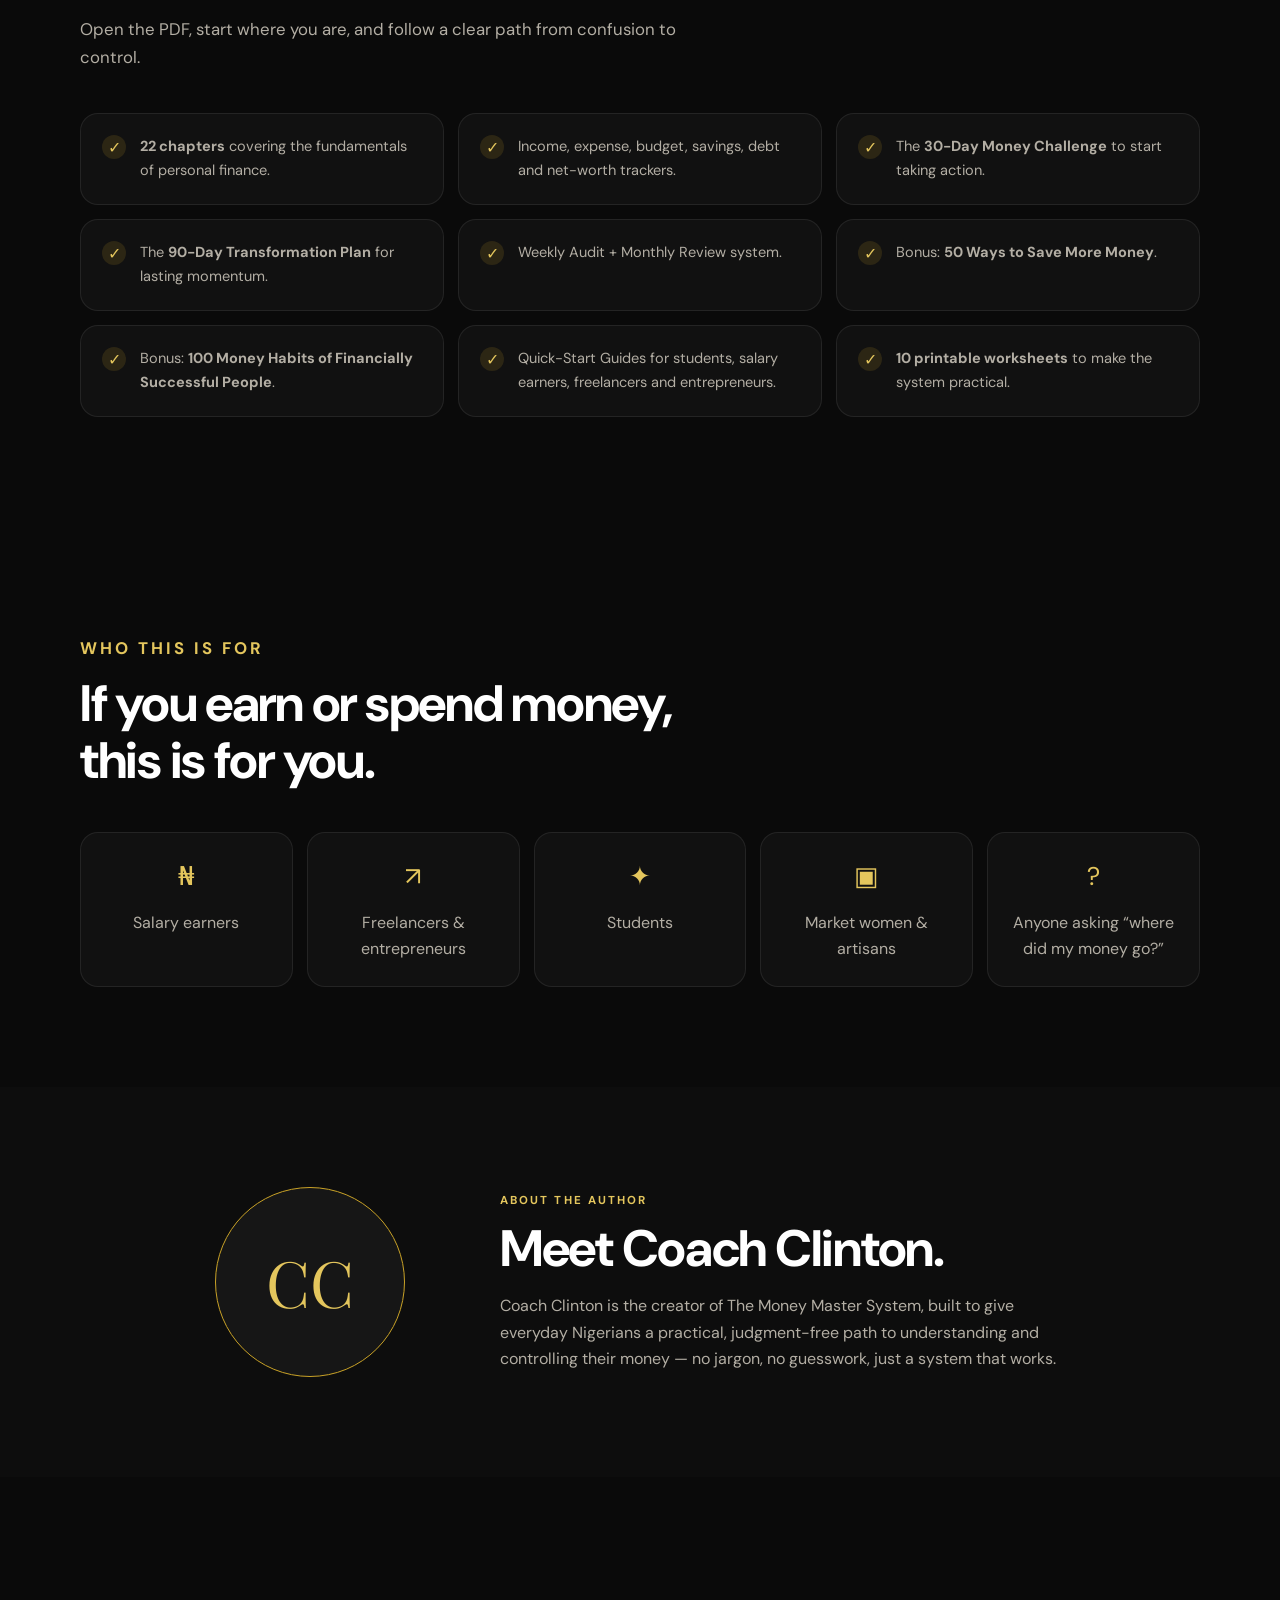
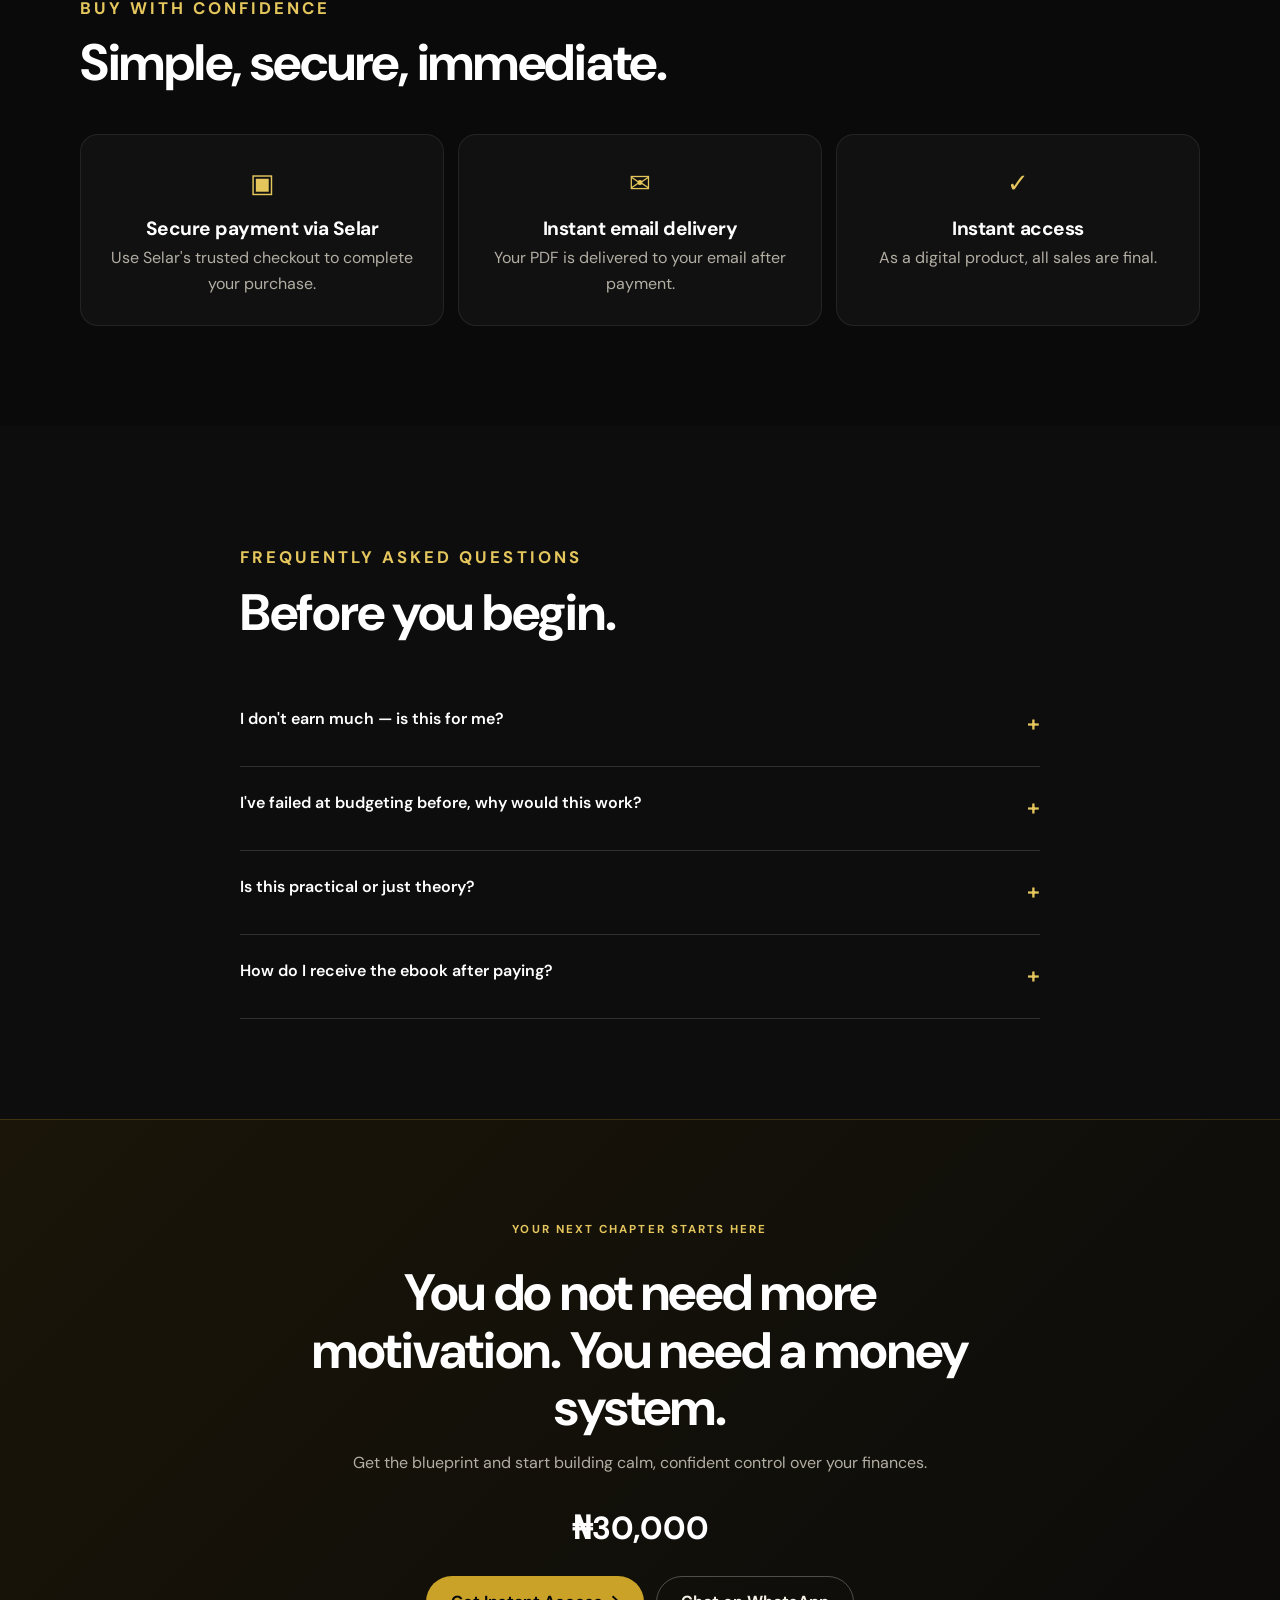
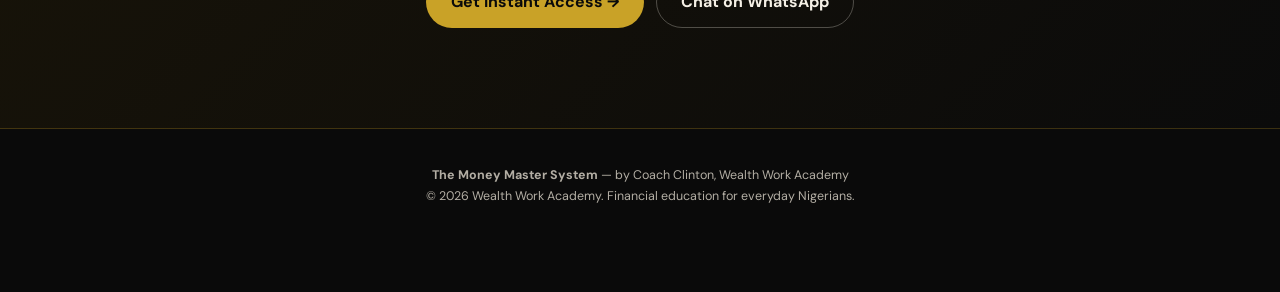
==== commit db530206: "Build Money Master System sales landing page" ====
--- a/index.html
+++ b/index.html
@@ -1,54 +1,270 @@
 <!doctype html>
 <html lang="en">
 <head>
-  <meta charset="UTF-8" />
-  <meta name="viewport" content="width=device-width, initial-scale=1.0" />
-  <meta name="description" content="INOUT — a calmer way to stay on track with your savings goals." />
-  <title>INOUT — Save with intention</title>
-  <script src="https://cdn.tailwindcss.com"></script>
-  <script>tailwind.config={theme:{extend:{fontFamily:{sans:['Inter','ui-sans-serif','system-ui']},colors:{ink:'#193b3a',mint:'#dff5ea',brand:'#147d68',sky:'#e7f4f7',cream:'#fbfaf5'}}}};</script>
-  <script crossorigin src="https://unpkg.com/react@18/umd/react.development.js"></script>
-  <script crossorigin src="https://unpkg.com/react-dom@18/umd/react-dom.development.js"></script>
-  <script src="https://unpkg.com/@babel/standalone/babel.min.js"></script>
-  <style>body{background:#fbfaf5;color:#193b3a}*{box-sizing:border-box}.shadow-soft{box-shadow:0 18px 45px rgba(25,59,58,.08)}.progress{transition:width .5s ease}.hide-scroll::-webkit-scrollbar{display:none}</style>
+  <meta charset="UTF-8">
+  <meta name="viewport" content="width=device-width, initial-scale=1.0">
+  <meta name="description" content="The Money Master System by Coach Clinton — a practical Nigerian personal finance ebook for taking control of your money.">
+  <meta name="theme-color" content="#0a0a0a">
+  <title>The Money Master System | Coach Clinton</title>
+  <link rel="preconnect" href="https://fonts.googleapis.com">
+  <link rel="preconnect" href="https://fonts.gstatic.com" crossorigin>
+  <link href="https://fonts.googleapis.com/css2?family=DM+Sans:wght@400;500;600;700&family=Playfair+Display:wght@600;700&display=swap" rel="stylesheet">
+  <style>
+    /* =====================
+       BRAND TOKENS & RESET
+       ===================== */
+    :root { --black:#0a0a0a; --panel:#111; --panel-2:#161616; --gold:#c9a227; --gold-light:#e4c65d; --cream:#f5f0e6; --muted:#b3aea4; --line:rgba(201,162,39,.23); --radius:18px; }
+    * { box-sizing:border-box; margin:0; padding:0; }
+    html { scroll-behavior:smooth; }
+    body { background:var(--black); color:var(--cream); font-family:'DM Sans',Arial,sans-serif; line-height:1.65; }
+    a { color:inherit; text-decoration:none; }
+    img { display:block; max-width:100%; }
+    .container { width:min(1120px,calc(100% - 40px)); margin-inline:auto; }
+    .eyebrow { color:var(--gold-light); font-size:.72rem; font-weight:700; letter-spacing:.18em; text-transform:uppercase; }
+    h1,h2,h3 { color:#fff; line-height:1.12; letter-spacing:-.025em; }
+    h1 { font-size:clamp(2.6rem,7vw,5.5rem); max-width:780px; }
+    h2 { font-size:clamp(2rem,4vw,3.25rem); }
+    h3 { font-size:1.2rem; }
+    p { color:var(--muted); }
+    section { padding:100px 0; }
+    .section-head { max-width:650px; margin-bottom:42px; }
+    .section-head h2 { margin-top:12px; }
+    .section-head p { margin-top:18px; font-size:1.05rem; }
+    .btn { display:inline-flex; align-items:center; justify-content:center; gap:10px; min-height:52px; padding:0 24px; border-radius:999px; border:1px solid transparent; font-weight:700; transition:transform .2s,background .2s,border-color .2s; }
+    .btn:hover { transform:translateY(-2px); }
+    .btn-gold { background:var(--gold); color:#0a0a0a; }
+    .btn-gold:hover { background:var(--gold-light); }
+    .btn-outline { border-color:rgba(245,240,230,.28); color:var(--cream); }
+    .btn-outline:hover { border-color:var(--gold); color:var(--gold-light); }
+    .gold { color:var(--gold-light); }
+
+    /* =====================
+       HEADER & HERO
+       ===================== */
+    header { position:absolute; inset:0 0 auto; z-index:5; padding:22px 0; }
+    .nav { display:flex; align-items:center; justify-content:space-between; }
+    .logo { font-size:.9rem; font-weight:700; letter-spacing:.08em; text-transform:uppercase; }
+    .logo span { color:var(--gold); }
+    .nav-link { color:var(--muted); font-size:.9rem; }
+    .hero { position:relative; min-height:760px; display:flex; align-items:center; overflow:hidden; padding:150px 0 110px; background:radial-gradient(circle at 76% 40%,rgba(201,162,39,.13),transparent 30%),linear-gradient(115deg,#0a0a0a 50%,#12100a); }
+    .hero:after { content:''; position:absolute; width:520px; height:520px; right:-250px; top:-230px; border:1px solid rgba(201,162,39,.15); border-radius:50%; box-shadow:0 0 0 55px rgba(201,162,39,.025),0 0 0 110px rgba(201,162,39,.025); }
+    .hero-grid { position:relative; z-index:1; display:grid; gap:55px; align-items:center; grid-template-columns:1.2fr .8fr; }
+    .hero h1 { margin:14px 0 20px; }
+    .hero-copy { max-width:640px; font-size:1.15rem; }
+    .hero-actions { display:flex; flex-wrap:wrap; gap:12px; margin:32px 0 25px; }
+    .price { display:flex; align-items:baseline; gap:12px; font-size:2rem; font-weight:700; color:#fff; }
+    .price small { color:var(--muted); font-size:.9rem; font-weight:400; }
+    .book-wrap { display:flex; justify-content:center; }
+    .book { width:min(310px,75vw); aspect-ratio:3/4; object-fit:cover; border:1px solid var(--gold); border-radius:5px 14px 14px 5px; box-shadow:25px 28px 60px rgba(0,0,0,.65),8px 0 0 #7d6216; }
+    .trust-row { display:flex; flex-wrap:wrap; gap:14px; margin-top:20px; }
+    .trust-row span { color:var(--muted); font-size:.76rem; }
+    .trust-row span::before { content:'✓'; color:var(--gold-light); font-weight:700; margin-right:6px; }
+
+    /* =====================
+       CONTENT SECTIONS
+       ===================== */
+    .problem { background:#0d0d0d; }
+    .pain-grid,.feature-grid,.audience-grid,.trust-grid { display:grid; gap:14px; grid-template-columns:repeat(4,1fr); }
+    .card { background:var(--panel); border:1px solid rgba(255,255,255,.08); border-radius:var(--radius); padding:28px; }
+    .pain-card { min-height:190px; }
+    .number { color:var(--gold); font-size:1.8rem; font-family:'Playfair Display',serif; }
+    .pain-card h3 { margin:18px 0 9px; }
+    .story { background:linear-gradient(100deg,#151208,#0d0d0d); }
+    .story-inner { display:grid; grid-template-columns:.8fr 1.2fr; gap:70px; align-items:center; }
+    .quote { border-left:2px solid var(--gold); padding-left:28px; font-size:clamp(1.4rem,2.6vw,2rem); line-height:1.45; color:#fff; }
+    .quote em { color:var(--gold-light); font-style:normal; }
+    .examples { background:#0d0d0d; }
+    .example-grid { display:grid; gap:16px; grid-template-columns:repeat(3,1fr); }
+    .example-card { position:relative; overflow:hidden; }
+    .example-card:before { content:''; position:absolute; inset:0 auto 0 0; width:3px; background:var(--gold); }
+    .example-card h3 { margin:14px 0 8px; }
+    .example-card strong { color:#fff; }
+    .label { display:inline-block; border:1px solid var(--line); border-radius:999px; color:var(--gold-light); font-size:.68rem; font-weight:700; letter-spacing:.08em; padding:5px 9px; text-transform:uppercase; }
+    .note { margin-top:20px; font-size:.82rem; font-style:italic; }
+    .features { background:#0a0a0a; }
+    .feature-grid { grid-template-columns:repeat(3,1fr); }
+    .feature-card { display:flex; gap:14px; padding:21px; }
+    .check { flex:0 0 24px; height:24px; display:grid; place-items:center; border-radius:50%; background:rgba(201,162,39,.15); color:var(--gold-light); }
+    .feature-card p { font-size:.91rem; }
+    .audience-grid { grid-template-columns:repeat(5,1fr); }
+    .audience-card { text-align:center; padding:23px 14px; }
+    .audience-icon { display:block; color:var(--gold-light); font-size:1.6rem; margin-bottom:12px; }
+    .about { background:#0d0d0d; }
+    .about-inner { display:grid; grid-template-columns:230px 1fr; gap:55px; align-items:center; max-width:850px; }
+    .avatar { width:190px; height:190px; border-radius:50%; border:1px solid var(--gold); background:var(--panel-2); display:grid; place-items:center; color:var(--gold-light); font-family:'Playfair Display',serif; font-size:4rem; }
+    .about h2 { margin:10px 0 16px; }
+    .trust-grid { grid-template-columns:repeat(3,1fr); }
+    .trust-card { text-align:center; }
+    .trust-card .trust-icon { color:var(--gold-light); font-size:1.6rem; }
+    .trust-card h3 { margin:13px 0 5px; }
+
+    /* =====================
+       FAQ, CTA & FOOTER
+       ===================== */
+    .faq-wrap { max-width:800px; margin:auto; }
+    details { border-bottom:1px solid rgba(255,255,255,.14); }
+    summary { cursor:pointer; list-style:none; display:flex; justify-content:space-between; gap:18px; padding:23px 0; color:#fff; font-weight:600; }
+    summary::-webkit-details-marker { display:none; }
+    summary:after { content:'+'; color:var(--gold-light); font-size:1.4rem; }
+    details[open] summary:after { content:'−'; }
+    details p { padding:0 45px 22px 0; }
+    .final { text-align:center; background:linear-gradient(135deg,#1a1508,#0b0b0b); border-top:1px solid var(--line); border-bottom:1px solid var(--line); }
+    .final h2 { max-width:700px; margin:12px auto 14px; }
+    .final p { margin-bottom:25px; }
+    .final .price { justify-content:center; margin-bottom:22px; }
+    .final-actions { display:flex; justify-content:center; flex-wrap:wrap; gap:12px; }
+    footer { padding:36px 0 85px; text-align:center; }
+    footer p { font-size:.78rem; }
+    .sticky-cta { display:none; }
+
+    @media (max-width:850px) {
+      section { padding:75px 0; }
+      .hero { min-height:auto; padding-top:125px; }
+      .hero-grid,.story-inner { grid-template-columns:1fr; gap:42px; }
+      .hero-grid { text-align:center; }
+      .hero-copy { margin-inline:auto; }
+      .hero-actions,.trust-row { justify-content:center; }
+      .pain-grid,.feature-grid { grid-template-columns:repeat(2,1fr); }
+      .audience-grid { grid-template-columns:repeat(3,1fr); }
+    }
+    @media (max-width:560px) {
+      .container { width:min(100% - 32px,1120px); }
+      .nav-link { display:none; }
+      .hero { padding-bottom:80px; }
+      .hero h1 { font-size:2.75rem; }
+      .hero-actions,.final-actions { flex-direction:column; }
+      .btn { width:100%; }
+      .book { width:230px; }
+      .pain-grid,.feature-grid,.example-grid,.trust-grid,.audience-grid { grid-template-columns:1fr; }
+      .pain-card { min-height:auto; }
+      .story-inner { gap:25px; }
+      .about-inner { grid-template-columns:1fr; text-align:center; gap:25px; }
+      .avatar { margin:auto; }
+      .quote { padding-left:20px; }
+      .sticky-cta { display:flex; position:fixed; z-index:20; bottom:14px; left:16px; right:16px; box-shadow:0 8px 30px rgba(0,0,0,.6); }
+      footer { padding-bottom:95px; }
+    }
+  </style>
 </head>
 <body>
-  <div id="root"></div>
-  <script type="text/babel">
-    const {useState}=React;
-    const money=n=>new Intl.NumberFormat('en-US',{style:'currency',currency:'USD',maximumFractionDigits:0}).format(n||0);
-    const fmt=d=>new Date(d+'T00:00:00').toLocaleDateString('en-US',{month:'short',day:'numeric',year:'numeric'});
-    const dateOnly=d=>new Date(d.getTime()-d.getTimezoneOffset()*60000).toISOString().slice(0,10);
-    const addMonths=(date,months)=>{const d=new Date(date+'T00:00:00');d.setMonth(d.getMonth()+Number(months));return dateOnly(d)};
-    const addPeriod=(date,frequency)=>{const d=new Date(date+'T00:00:00');if(frequency==='weekly')d.setDate(d.getDate()+7);else d.setMonth(d.getMonth()+1);return dateOnly(d)};
-    const daysLeft=d=>Math.max(0,Math.ceil((new Date(d)-new Date())/86400000));
-    const seed=[{id:1,name:'New laptop fund',amount:150,frequency:'weekly',start:'2026-08-07',maturity:'2026-11-07',duration:3,status:'active',contributions:[{date:'2026-08-07',amount:150},{date:'2026-08-14',amount:150},{date:'2026-08-21',amount:150}]},{id:2,name:'December getaway',amount:300,frequency:'monthly',start:'2026-07-01',maturity:'2026-12-01',duration:6,status:'active',contributions:[{date:'2026-07-01',amount:300},{date:'2026-08-01',amount:300}]}];
-    function App(){
-      const [user,setUser]=useState(()=>JSON.parse(localStorage.getItem('inout_saver')||'null'));
-      const [plans,setPlans]=useState(()=>JSON.parse(localStorage.getItem('inout_plans')||JSON.stringify(seed)));
-      const [screen,setScreen]=useState(user?'dashboard':'landing'); const [selected,setSelected]=useState(null); const [notice,setNotice]=useState(false);
-      const persist=p=>{setPlans(p);localStorage.setItem('inout_plans',JSON.stringify(p))};
-      const login=name=>{const u={name,email:name.toLowerCase().replace(/ /g,'.')+'@example.com'};setUser(u);localStorage.setItem('inout_saver',JSON.stringify(u));setScreen('dashboard')};
-      const logout=()=>{setUser(null);localStorage.removeItem('inout_saver');setScreen('landing')};
-      const createPlan=data=>{const p={...data,id:Date.now(),status:'active',contributions:[]};persist([p,...plans]);setScreen('dashboard')};
-      const markPaid=id=>{persist(plans.map(p=>p.id===id?{...p,contributions:[...p.contributions,{date:dateOnly(new Date()),amount:p.amount}]}:p));setNotice(true);setTimeout(()=>setNotice(false),2800)};
-      const current=plans.find(p=>p.id===selected);
-      return <div className="min-h-screen">
-        <header className="sticky top-0 z-20 border-b border-[#e7eee8] bg-[#fbfaf5]/90 backdrop-blur"><div className="mx-auto flex max-w-6xl items-center justify-between px-5 py-4"><button onClick={()=>setScreen(user?'dashboard':'landing')} className="flex items-center gap-2 text-xl font-extrabold tracking-tight"><span className="grid h-9 w-9 place-items-center rounded-xl bg-ink text-sm text-white">↗</span> INOUT</button>{user&&<div className="flex items-center gap-3"><button onClick={()=>setScreen('notifications')} className="relative rounded-full p-2 hover:bg-mint">♢<span className="absolute right-1 top-1 h-2 w-2 rounded-full bg-[#ef8b66]"></span></button><span className="hidden text-sm text-slate-500 sm:block">Hi, {user.name.split(' ')[0]}</span><button onClick={logout} className="rounded-full border border-[#d6e4da] px-3 py-1.5 text-sm font-semibold">Log out</button></div>}</div></header>
-        {notice&&<div className="fixed right-5 top-20 z-30 rounded-2xl bg-ink px-5 py-3 text-sm font-semibold text-white shadow-soft">Payment logged. Nice work! ✨</div>}
-        {screen==='landing'&&<Landing onStart={()=>setScreen('auth')}/>} {screen==='auth'&&<Auth onLogin={login}/>} {screen==='dashboard'&&<Dashboard plans={plans} onCreate={()=>setScreen('create')} onOpen={id=>{setSelected(id);setScreen('detail')}} onNotify={()=>setScreen('notifications')}/>} {screen==='create'&&<Create onBack={()=>setScreen('dashboard')} onCreate={createPlan}/>} {screen==='detail'&&current&&<Detail plan={current} onBack={()=>setScreen('dashboard')} onPaid={()=>markPaid(current.id)} onPause={()=>{persist(plans.map(p=>p.id===current.id?{...p,status:p.status==='paused'?'active':'paused'}:p))}}/>} {screen==='notifications'&&<Notifications onBack={()=>setScreen('dashboard')}/>} 
-        <footer className="mx-auto max-w-6xl px-5 py-10 text-center text-xs text-slate-400">INOUT is a tracking and reminder tool. We never hold, move, or access your money.</footer>
-      </div>
-    }
-    function Landing({onStart}){return <main><section className="mx-auto grid max-w-6xl gap-12 px-5 pb-20 pt-20 md:grid-cols-[1.05fr_.95fr] md:items-center md:pt-28"><div><div className="mb-6 inline-flex items-center gap-2 rounded-full bg-mint px-3 py-1.5 text-sm font-semibold text-brand"><span>✦</span> Your money. Your plan. Your pace.</div><h1 className="max-w-xl text-5xl font-extrabold leading-[1.04] tracking-tight md:text-7xl">Small steps.<br/><span className="text-brand">Big wins.</span></h1><p className="mt-6 max-w-lg text-lg leading-8 text-slate-500">INOUT helps you build a savings habit with simple plans, gentle reminders, and a clear view of your progress.</p><button onClick={onStart} className="mt-8 rounded-2xl bg-ink px-6 py-4 font-bold text-white shadow-soft hover:-translate-y-0.5">Start a savings plan <span className="ml-5">→</span></button><p className="mt-5 text-sm text-slate-400">No bank connection. No transfers. Just intentional progress.</p></div><div className="relative rounded-[2.5rem] bg-[#dff5ea] p-6 shadow-soft md:p-10"><div className="absolute -right-3 -top-4 rounded-2xl bg-white px-4 py-3 text-sm font-bold shadow-soft">✦ On track</div><div className="rounded-3xl bg-white p-6"><div className="flex justify-between"><div><p className="text-sm text-slate-400">Your progress</p><h3 className="mt-1 text-2xl font-extrabold">Weekend getaway</h3></div><span className="rounded-full bg-mint px-3 py-1 text-sm font-bold text-brand">68%</span></div><div className="mt-8 h-4 rounded-full bg-[#edf2ed]"><div className="h-4 w-[68%] rounded-full bg-brand"></div></div><div className="mt-5 flex justify-between text-sm"><span className="font-bold">$1,020 saved</span><span className="text-slate-400">$1,500 goal</span></div><div className="mt-8 grid grid-cols-2 gap-3"><div className="rounded-2xl bg-sky p-4"><p className="text-xs text-slate-500">Next payment</p><p className="mt-1 font-bold">In 3 days</p></div><div className="rounded-2xl bg-[#fff0e7] p-4"><p className="text-xs text-slate-500">Days remaining</p><p className="mt-1 font-bold">42 days</p></div></div></div></div></section><section className="mx-auto max-w-6xl px-5 pb-10"><div className="grid gap-4 md:grid-cols-3">{[['◎','Make a plan','Choose an amount and a timeline that feels right.'],['⌁','Build the habit','Get a gentle nudge before each contribution.'],['✓','Celebrate progress','See every step add up to something meaningful.']].map(x=><div className="rounded-3xl border border-[#e6eee7] bg-white p-6" key={x[1]}><span className="text-2xl text-brand">{x[0]}</span><h3 className="mt-5 font-bold">{x[1]}</h3><p className="mt-2 text-sm leading-6 text-slate-500">{x[2]}</p></div>)}</div></section></main>}
-    function Auth({onLogin}){const [name,setName]=useState('');return <main className="mx-auto max-w-md px-5 py-20"><div className="mb-8"><p className="font-bold text-brand">WELCOME TO INOUT</p><h1 className="mt-3 text-4xl font-extrabold">Let’s make it happen.</h1><p className="mt-3 text-slate-500">Create your account to start tracking your savings.</p></div><form onSubmit={e=>{e.preventDefault();onLogin(name||'Alex Morgan')}} className="rounded-3xl bg-white p-6 shadow-soft"><label className="text-sm font-bold">Your name<input required value={name} onChange={e=>setName(e.target.value)} placeholder="Alex Morgan" className="mt-2 w-full rounded-xl border border-[#dce8df] p-3 outline-none focus:border-brand"/></label><label className="mt-5 block text-sm font-bold">Email<input type="email" required placeholder="you@example.com" className="mt-2 w-full rounded-xl border border-[#dce8df] p-3 outline-none focus:border-brand"/></label><label className="mt-5 block text-sm font-bold">Password<input type="password" required minLength="6" placeholder="••••••••" className="mt-2 w-full rounded-xl border border-[#dce8df] p-3 outline-none focus:border-brand"/></label><button className="mt-6 w-full rounded-xl bg-ink py-3.5 font-bold text-white">Create account</button><p className="mt-5 text-center text-xs text-slate-400">By continuing, you agree to use INOUT as a tracking tool only.</p></form></main>}
-    function Dashboard({plans,onCreate,onOpen}){return <main className="mx-auto max-w-6xl px-5 py-10"><div className="flex flex-col justify-between gap-5 sm:flex-row sm:items-end"><div><p className="text-sm font-bold uppercase tracking-widest text-brand">Your space</p><h1 className="mt-2 text-4xl font-extrabold">Savings dashboard</h1><p className="mt-2 text-slate-500">A little consistency goes a long way.</p></div><button onClick={onCreate} className="rounded-xl bg-ink px-5 py-3 font-bold text-white">+ New plan</button></div><div className="mt-9 grid gap-5 md:grid-cols-3"><div className="rounded-3xl bg-ink p-6 text-white"><p className="text-sm text-[#b9d5c9]">Total saved</p><p className="mt-3 text-4xl font-extrabold">{money(plans.reduce((a,p)=>a+p.contributions.reduce((x,c)=>x+c.amount,0),0))}</p><p className="mt-3 text-sm text-[#b9d5c9]">Across {plans.length} active plans</p></div><div className="rounded-3xl bg-mint p-6"><p className="text-sm text-brand">Active plans</p><p className="mt-3 text-4xl font-extrabold">{plans.filter(p=>p.status==='active').length}</p><p className="mt-3 text-sm text-slate-500">Keep showing up</p></div><div className="rounded-3xl bg-sky p-6"><p className="text-sm text-slate-500">Next reminder</p><p className="mt-3 text-2xl font-extrabold">In 2 days</p><p className="mt-3 text-sm text-slate-500">We’ll nudge you gently</p></div></div><div className="mt-10 flex items-center justify-between"><h2 className="text-xl font-extrabold">Your plans</h2><span className="text-sm text-slate-400">{plans.length} total</span></div><div className="mt-4 grid gap-5 lg:grid-cols-2">{plans.map(p=><PlanCard key={p.id} p={p} onOpen={onOpen}/>)}</div></main>}
-    function PlanCard({p,onOpen}){const saved=p.contributions.reduce((a,c)=>a+c.amount,0), target=Math.max(p.amount*(p.frequency==='weekly'?Math.round((new Date(p.maturity)-new Date(p.start))/604800000):Math.round((new Date(p.maturity)-new Date(p.start))/2592000000)),p.amount), pct=Math.min(100,Math.round(saved/target*100));return <button onClick={()=>onOpen(p.id)} className="w-full rounded-3xl border border-[#e4eee7] bg-white p-6 text-left shadow-soft transition hover:-translate-y-1"><div className="flex items-start justify-between"><div><p className="text-sm text-slate-400">{p.frequency==='weekly'?'Weekly':'Monthly'} contributions</p><h3 className="mt-1 text-xl font-extrabold">{p.name}</h3></div><span className={'rounded-full px-3 py-1 text-xs font-bold '+(p.status==='paused'?'bg-[#fff0e7] text-[#bd6a45]':'bg-mint text-brand')}>{p.status}</span></div><div className="mt-7 flex items-end justify-between"><p className="text-3xl font-extrabold">{money(saved)}<span className="text-base font-medium text-slate-400"> saved</span></p><span className="font-bold text-brand">{pct}%</span></div><div className="mt-3 h-3 rounded-full bg-[#edf2ed]"><div className="progress h-3 rounded-full bg-brand" style={{width:pct+'%'}}></div></div><div className="mt-5 flex justify-between text-sm text-slate-500"><span>Next: {fmt(addPeriod(p.contributions.at(-1)?.date||p.start,p.frequency))}</span><span>{daysLeft(p.maturity)} days left</span></div></button>}
-    function Create({onBack,onCreate}){const [name,setName]=useState('');const [amount,setAmount]=useState('');const [frequency,setFrequency]=useState('weekly');const [duration,setDuration]=useState('3');const [start,setStart]=useState(dateOnly(new Date()));return <main className="mx-auto max-w-2xl px-5 py-10"><button onClick={onBack} className="text-sm font-bold text-slate-500">← Back to dashboard</button><h1 className="mt-7 text-4xl font-extrabold">Create a savings plan</h1><p className="mt-2 text-slate-500">Give your goal a name. We’ll handle the dates and math.</p><form onSubmit={e=>{e.preventDefault();onCreate({name,amount:Number(amount),frequency,start,maturity:addMonths(start,duration),duration})}} className="mt-8 rounded-3xl bg-white p-6 shadow-soft sm:p-8"><label className="text-sm font-bold">Plan name<input required value={name} onChange={e=>setName(e.target.value)} placeholder="e.g. Emergency fund" className="field"/></label><div className="mt-5 grid gap-5 sm:grid-cols-2"><label className="text-sm font-bold">Contribution amount<input required min="1" type="number" value={amount} onChange={e=>setAmount(e.target.value)} placeholder="$ 0" className="field"/></label><label className="text-sm font-bold">Frequency<select value={frequency} onChange={e=>setFrequency(e.target.value)} className="field"><option value="weekly">Weekly</option><option value="monthly">Monthly</option></select></label></div><label className="mt-5 block text-sm font-bold">Start date<input required type="date" value={start} onChange={e=>setStart(e.target.value)} className="field"/></label><div className="mt-5"><p className="text-sm font-bold">Lock duration</p><div className="mt-2 grid grid-cols-3 gap-2">{['3','6','12'].map(x=><button type="button" key={x} onClick={()=>setDuration(x)} className={'rounded-xl border py-3 text-sm font-bold '+(duration===x?'border-brand bg-mint text-brand':'border-[#dce8df]')}>{x} months</button>)}</div></div>{amount&&<div className="mt-6 rounded-2xl bg-sky p-4 text-sm"><div className="flex justify-between"><span className="text-slate-500">Maturity date</span><b>{fmt(addMonths(start,duration))}</b></div><div className="mt-2 flex justify-between"><span className="text-slate-500">Estimated target</span><b>{money(Number(amount)*(frequency==='weekly'?Math.round((new Date(addMonths(start,duration))-new Date(start))/604800000):Number(duration)))}</b></div></div>}<button className="mt-7 w-full rounded-xl bg-ink py-4 font-bold text-white">Create plan</button></form></main>}
-    function Detail({plan,onBack,onPaid,onPause}){const saved=plan.contributions.reduce((a,c)=>a+c.amount,0);return <main className="mx-auto max-w-3xl px-5 py-10"><button onClick={onBack} className="text-sm font-bold text-slate-500">← Back to dashboard</button><div className="mt-7 flex flex-col justify-between gap-5 sm:flex-row sm:items-end"><div><span className="rounded-full bg-mint px-3 py-1 text-xs font-bold text-brand">{plan.status}</span><h1 className="mt-4 text-4xl font-extrabold">{plan.name}</h1><p className="mt-2 text-slate-500">{money(plan.amount)} · {plan.frequency}</p></div><button disabled={plan.status==='paused'||new Date()>=new Date(plan.maturity)} onClick={onPaid} className="rounded-xl bg-brand px-5 py-3 font-bold text-white disabled:cursor-not-allowed disabled:bg-slate-300">{new Date()>=new Date(plan.maturity)?'Plan matured':'Mark payment made'}</button></div><div className="mt-8 rounded-3xl bg-ink p-6 text-white"><p className="text-sm text-[#b9d5c9]">Total saved so far</p><p className="mt-2 text-5xl font-extrabold">{money(saved)}</p><p className="mt-4 text-sm text-[#b9d5c9]">Matures {fmt(plan.maturity)} · {daysLeft(plan.maturity)} days remaining</p></div><div className="mt-8 flex items-center justify-between"><h2 className="text-xl font-extrabold">Contribution history</h2><button onClick={onPause} className="text-sm font-bold text-slate-500">{plan.status==='paused'?'Resume':'Pause'} plan</button></div><div className="mt-4 divide-y divide-[#e7eee8] rounded-3xl bg-white px-6 shadow-soft">{plan.contributions.length?plan.contributions.slice().reverse().map((c,i)=><div className="flex items-center justify-between py-5" key={i}><div className="flex items-center gap-3"><span className="grid h-9 w-9 place-items-center rounded-full bg-mint text-brand">✓</span><div><p className="font-bold">Payment confirmed</p><p className="text-sm text-slate-400">{fmt(c.date)}</p></div></div><b>{money(c.amount)}</b></div>):<p className="py-8 text-center text-slate-400">Your first contribution will appear here.</p>}</div><p className="mt-6 text-center text-xs text-slate-400">Remember: transfer money to your own savings account separately, then confirm it here.</p></main>}
-    function Notifications({onBack}){return <main className="mx-auto max-w-2xl px-5 py-10"><button onClick={onBack} className="text-sm font-bold text-slate-500">← Back to dashboard</button><h1 className="mt-7 text-4xl font-extrabold">Notifications</h1><p className="mt-2 text-slate-500">Friendly reminders to keep your momentum.</p><div className="mt-8 space-y-3"><div className="rounded-3xl bg-white p-5 shadow-soft"><div className="flex gap-4"><span className="grid h-10 w-10 shrink-0 place-items-center rounded-full bg-[#fff0e7]">◷</span><div><p className="font-bold">Your next payment is in 2 days</p><p className="mt-1 text-sm text-slate-500">Set aside your contribution for New laptop fund. You’ve got this.</p><p className="mt-3 text-xs text-slate-400">Today · Email reminder scheduled</p></div></div></div><div className="rounded-3xl bg-white p-5 shadow-soft"><div className="flex gap-4"><span className="grid h-10 w-10 shrink-0 place-items-center rounded-full bg-mint">✦</span><div><p className="font-bold">You’re building a great habit</p><p className="mt-1 text-sm text-slate-500">Three contributions logged this month. Keep going!</p><p className="mt-3 text-xs text-slate-400">Yesterday</p></div></div></div></div></main>}
-    ReactDOM.createRoot(document.getElementById('root')).render(<App/>);
-  </script>
-  <style>.field{display:block;width:100%;margin-top:.5rem;border:1px solid #dce8df;border-radius:.75rem;padding:.75rem;outline:none;background:white}.field:focus{border-color:#147d68}</style>
+  <!-- ===================== EDITABLE: HEADER ===================== -->
+  <header>
+    <div class="container nav">
+      <a class="logo" href="#top">Money <span>Master</span></a>
+      <a class="nav-link" href="#inside">See what's inside ↓</a>
+    </div>
+  </header>
+
+  <main id="top">
+    <!-- ===================== EDITABLE: HERO ===================== -->
+    <section class="hero">
+      <div class="container hero-grid">
+        <div>
+          <p class="eyebrow">A practical guide for everyday Nigerians</p>
+          <h1>The Money Master <span class="gold">System</span></h1>
+          <p class="hero-copy">A Complete Blueprint for Taking Control of Your Finances — without jargon, shame, or guesswork.</p>
+          <div class="hero-actions">
+            <a class="btn btn-gold" href="https://selar.com/5r5u5y1582" target="_blank" rel="noopener">Get Instant Access <span>→</span></a>
+            <a class="btn btn-outline" href="https://wa.me/2349119482199" target="_blank" rel="noopener">Chat on WhatsApp</a>
+          </div>
+          <div class="price">₦30,000 <small>one-time payment · PDF ebook</small></div>
+          <div class="trust-row" aria-label="Purchase benefits"><span>Secure payment via Selar</span><span>Instant email delivery</span><span>Digital access</span></div>
+        </div>
+        <div class="book-wrap">
+          <!-- Replace this placeholder src with the final book cover image. -->
+          <img class="book" src="https://placehold.co/620x830/111111/C9A227?text=THE%20MONEY%20MASTER%20SYSTEM" alt="Placeholder cover for The Money Master System ebook">
+        </div>
+      </div>
+    </section>
+
+    <!-- ===================== EDITABLE: THE PROBLEM ===================== -->
+    <section class="problem">
+      <div class="container">
+        <div class="section-head"><p class="eyebrow">The problem</p><h2>Your money should work harder than you do.</h2><p>Being hardworking is not always enough when nobody teaches you what to do with the money that comes in.</p></div>
+        <div class="pain-grid">
+          <article class="card pain-card"><span class="number">01</span><h3>Salary disappears by week three</h3><p>You earn, pay bills, help family — then wonder where the rest went.</p></article>
+          <article class="card pain-card"><span class="number">02</span><h3>No emergency cushion</h3><p>One unexpected expense can throw the entire month into panic.</p></article>
+          <article class="card pain-card"><span class="number">03</span><h3>Debt keeps multiplying</h3><p>Loan-app repayments make it feel impossible to get your head above water.</p></article>
+          <article class="card pain-card"><span class="number">04</span><h3>Saving feels confusing</h3><p>You want to save or invest, but you do not know where to begin.</p></article>
+        </div>
+      </div>
+    </section>
+
+    <!-- ===================== EDITABLE: AUTHOR STORY ===================== -->
+    <section class="story">
+      <div class="container story-inner">
+        <div><p class="eyebrow">Why I wrote this book</p><h2>A system beats willpower.</h2></div>
+        <p class="quote">“I built <em>The Money Master System</em> because I got tired of watching hardworking Nigerians struggle with money for no reason other than never having a real system. It's not about how much you earn — it's about having a plan for it. This book is that plan.”<br><br><small>— Coach Clinton</small></p>
+      </div>
+    </section>
+
+    <!-- ===================== EDITABLE: ILLUSTRATIVE EXAMPLES ===================== -->
+    <section class="examples">
+      <div class="container">
+        <div class="section-head"><p class="eyebrow">The impossible made possible</p><h2>Small, consistent moves. A different financial life.</h2><p>These are illustrative worked examples from inside the book — the kind of results this system is designed to produce, not verified customer reviews.</p></div>
+        <div class="example-grid">
+          <article class="card example-card"><span class="label">Worked example</span><h3>Ibrahim</h3><p>Cleared <strong>₦280,000 across four loan apps in 8 months</strong> using the debt avalanche method taught in Chapter 10.</p></article>
+          <article class="card example-card"><span class="label">Worked example</span><h3>Blessing</h3><p>Started with ₦180,000 debt and no emergency fund. Within 90 days, cleared ₦95,000, built a ₦60,000 emergency fund, and grew income by ₦25,000/month.</p></article>
+          <article class="card example-card"><span class="label">Worked example</span><h3>Tunde</h3><p>A keke rider who saved <strong>₦182,500 in one year</strong> by setting aside just ₦500 each day.</p></article>
+        </div>
+        <!-- Placeholder testimonial carousel structure: replace example cards with real reviews when available. -->
+        <p class="note">Real buyer testimonials will be added here as reviews come in.</p>
+      </div>
+    </section>
+
+    <!-- ===================== EDITABLE: WHAT YOU GET ===================== -->
+    <section class="features" id="inside">
+      <div class="container">
+        <div class="section-head"><p class="eyebrow">What you get</p><h2>Everything you need to build your money system.</h2><p>Open the PDF, start where you are, and follow a clear path from confusion to control.</p></div>
+        <div class="feature-grid">
+          <div class="card feature-card"><span class="check">✓</span><p><strong>22 chapters</strong> covering the fundamentals of personal finance.</p></div>
+          <div class="card feature-card"><span class="check">✓</span><p>Income, expense, budget, savings, debt and net-worth trackers.</p></div>
+          <div class="card feature-card"><span class="check">✓</span><p>The <strong>30-Day Money Challenge</strong> to start taking action.</p></div>
+          <div class="card feature-card"><span class="check">✓</span><p>The <strong>90-Day Transformation Plan</strong> for lasting momentum.</p></div>
+          <div class="card feature-card"><span class="check">✓</span><p>Weekly Audit + Monthly Review system.</p></div>
+          <div class="card feature-card"><span class="check">✓</span><p>Bonus: <strong>50 Ways to Save More Money</strong>.</p></div>
+          <div class="card feature-card"><span class="check">✓</span><p>Bonus: <strong>100 Money Habits of Financially Successful People</strong>.</p></div>
+          <div class="card feature-card"><span class="check">✓</span><p>Quick-Start Guides for students, salary earners, freelancers and entrepreneurs.</p></div>
+          <div class="card feature-card"><span class="check">✓</span><p><strong>10 printable worksheets</strong> to make the system practical.</p></div>
+        </div>
+      </div>
+    </section>
+
+    <!-- ===================== EDITABLE: WHO IT IS FOR ===================== -->
+    <section>
+      <div class="container"><div class="section-head"><p class="eyebrow">Who this is for</p><h2>If you earn or spend money, this is for you.</h2></div>
+        <div class="audience-grid">
+          <div class="card audience-card"><span class="audience-icon">₦</span><p>Salary earners</p></div><div class="card audience-card"><span class="audience-icon">↗</span><p>Freelancers & entrepreneurs</p></div><div class="card audience-card"><span class="audience-icon">✦</span><p>Students</p></div><div class="card audience-card"><span class="audience-icon">▣</span><p>Market women & artisans</p></div><div class="card audience-card"><span class="audience-icon">?</span><p>Anyone asking “where did my money go?”</p></div>
+        </div>
+      </div>
+    </section>
+
+    <!-- ===================== EDITABLE: ABOUT AUTHOR ===================== -->
+    <section class="about"><div class="container about-inner">
+      <!-- Replace the initials with an <img> when a photo is available. -->
+      <div class="avatar" role="img" aria-label="Placeholder portrait for Coach Clinton">CC</div>
+      <div><p class="eyebrow">About the author</p><h2>Meet Coach Clinton.</h2><p>Coach Clinton is the creator of The Money Master System, built to give everyday Nigerians a practical, judgment-free path to understanding and controlling their money — no jargon, no guesswork, just a system that works.</p></div>
+    </div></section>
+
+    <!-- ===================== EDITABLE: TRUST & GUARANTEE ===================== -->
+    <section><div class="container"><div class="section-head"><p class="eyebrow">Buy with confidence</p><h2>Simple, secure, immediate.</h2></div><div class="trust-grid">
+      <div class="card trust-card"><div class="trust-icon">▣</div><h3>Secure payment via Selar</h3><p>Use Selar's trusted checkout to complete your purchase.</p></div><div class="card trust-card"><div class="trust-icon">✉</div><h3>Instant email delivery</h3><p>Your PDF is delivered to your email after payment.</p></div><div class="card trust-card"><div class="trust-icon">✓</div><h3>Instant access</h3><p>As a digital product, all sales are final.</p></div>
+    </div></div></section>
+
+    <!-- ===================== EDITABLE: FAQ ===================== -->
+    <section class="problem"><div class="container faq-wrap"><div class="section-head"><p class="eyebrow">Frequently asked questions</p><h2>Before you begin.</h2></div>
+      <details><summary>I don't earn much — is this for me?</summary><p>Yes. The system is designed for real-life Nigerian incomes, not just high earners. It helps you create clarity and a plan with what you have today.</p></details>
+      <details><summary>I've failed at budgeting before, why would this work?</summary><p>This is more than a spreadsheet. You will learn a simple weekly and monthly review rhythm that helps you adjust without shame when life changes.</p></details>
+      <details><summary>Is this practical or just theory?</summary><p>It is practical by design: trackers, printable worksheets, a 30-Day Money Challenge and a 90-Day Transformation Plan help you put every lesson into action.</p></details>
+      <details><summary>How do I receive the ebook after paying?</summary><p>Complete payment through Selar and the PDF will be sent to the email address you use at checkout. If you need help, chat with us on WhatsApp.</p></details>
+    </div></section>
+
+    <!-- ===================== EDITABLE: FINAL CTA ===================== -->
+    <section class="final"><div class="container"><p class="eyebrow">Your next chapter starts here</p><h2>You do not need more motivation. You need a money system.</h2><p>Get the blueprint and start building calm, confident control over your finances.</p><div class="price">₦30,000</div><div class="final-actions"><a class="btn btn-gold" href="https://selar.com/5r5u5y1582" target="_blank" rel="noopener">Get Instant Access →</a><a class="btn btn-outline" href="https://wa.me/2349119482199" target="_blank" rel="noopener">Chat on WhatsApp</a></div></div></section>
+  </main>
+
+  <!-- ===================== EDITABLE: FOOTER ===================== -->
+  <footer><div class="container"><p><strong>The Money Master System</strong> — by Coach Clinton, Wealth Work Academy</p><p>© 2026 Wealth Work Academy. Financial education for everyday Nigerians.</p></div></footer>
+  <a class="btn btn-gold sticky-cta" href="https://selar.com/5r5u5y1582" target="_blank" rel="noopener">Get Instant Access · ₦30,000</a>
 </body>
 </html>
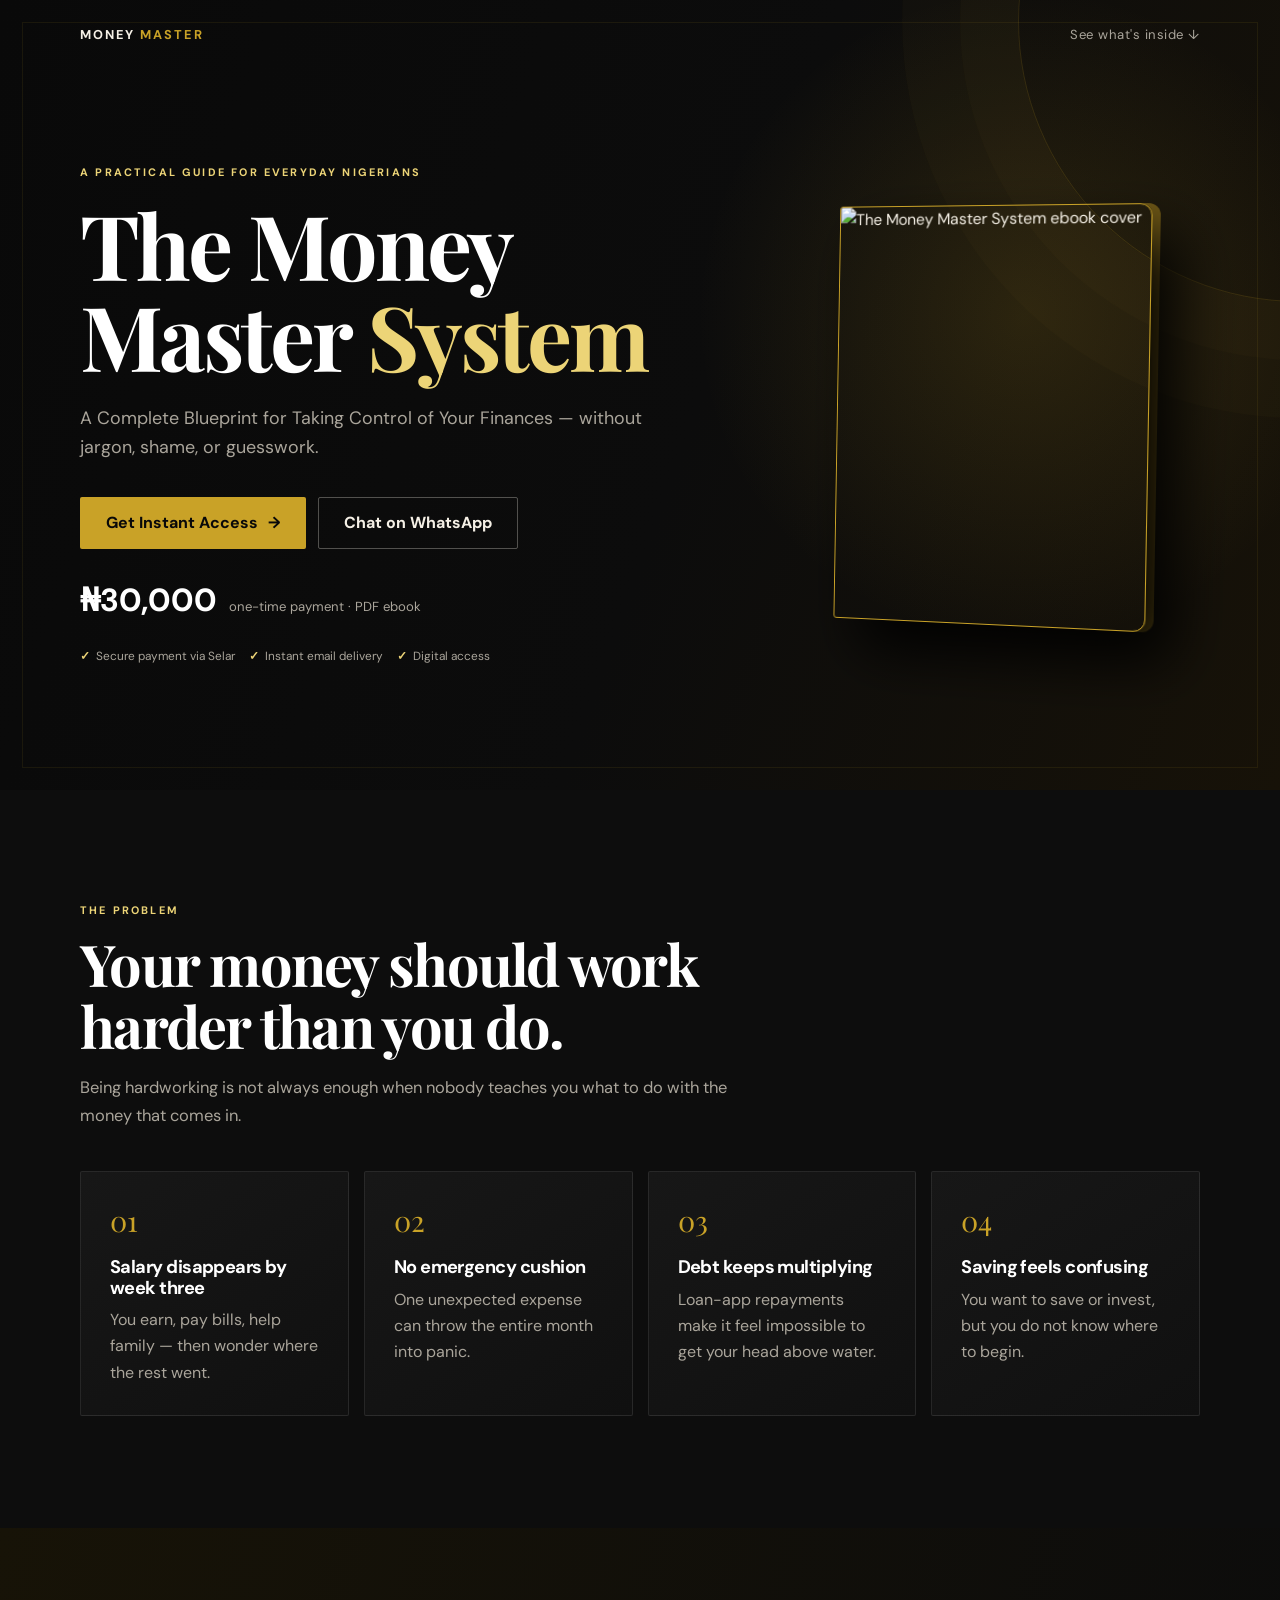
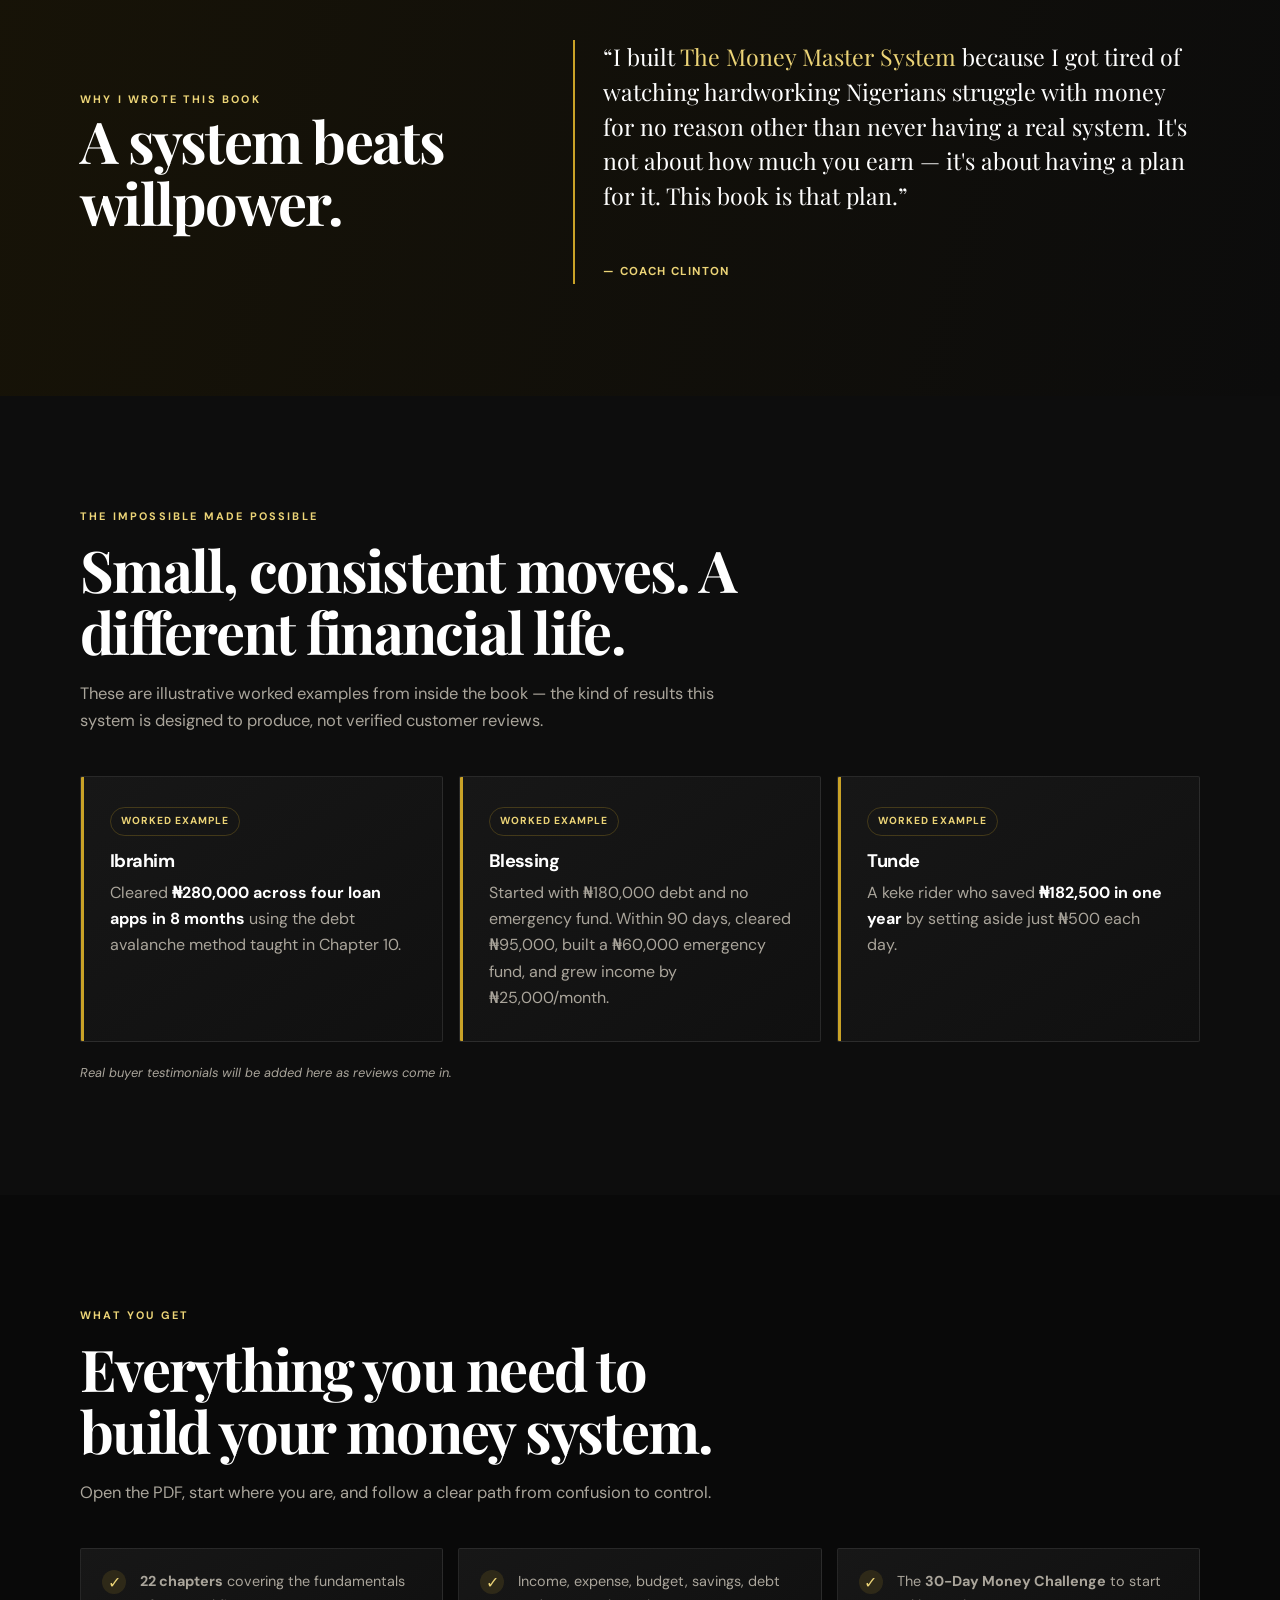
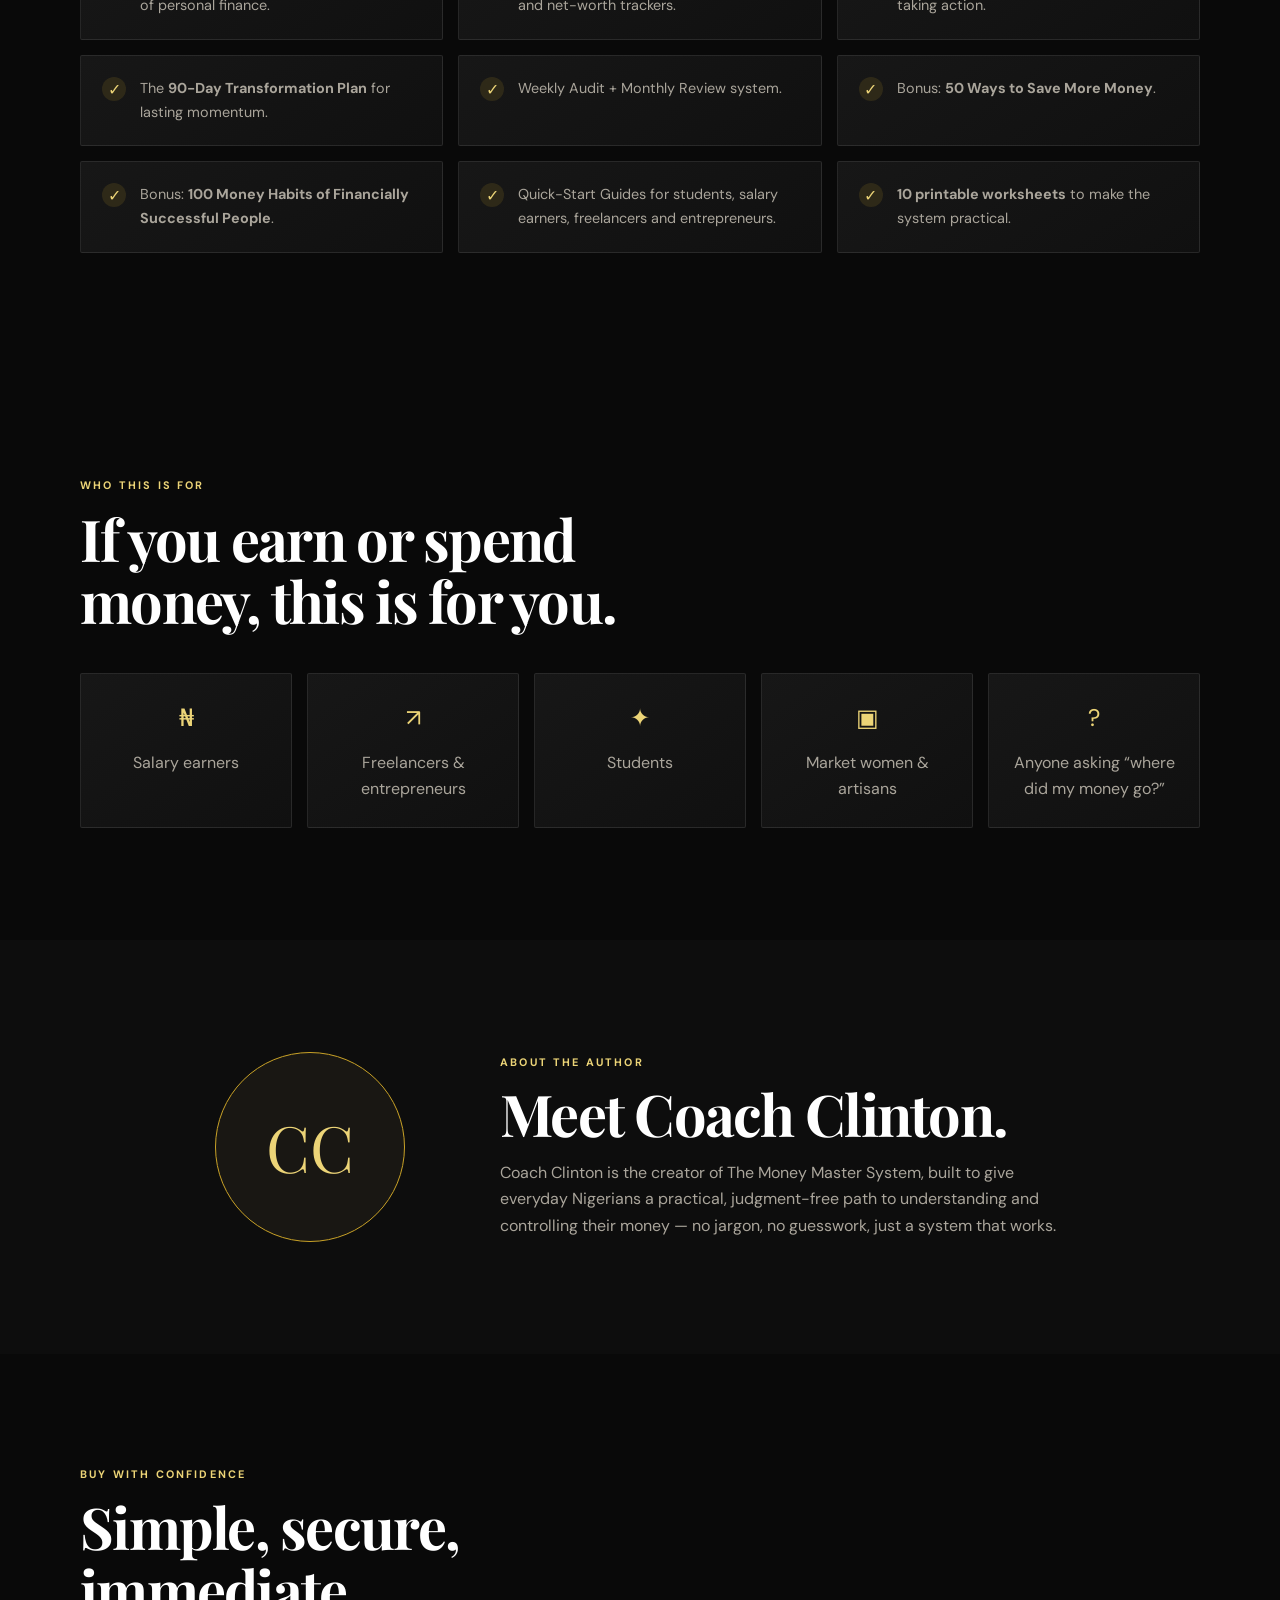
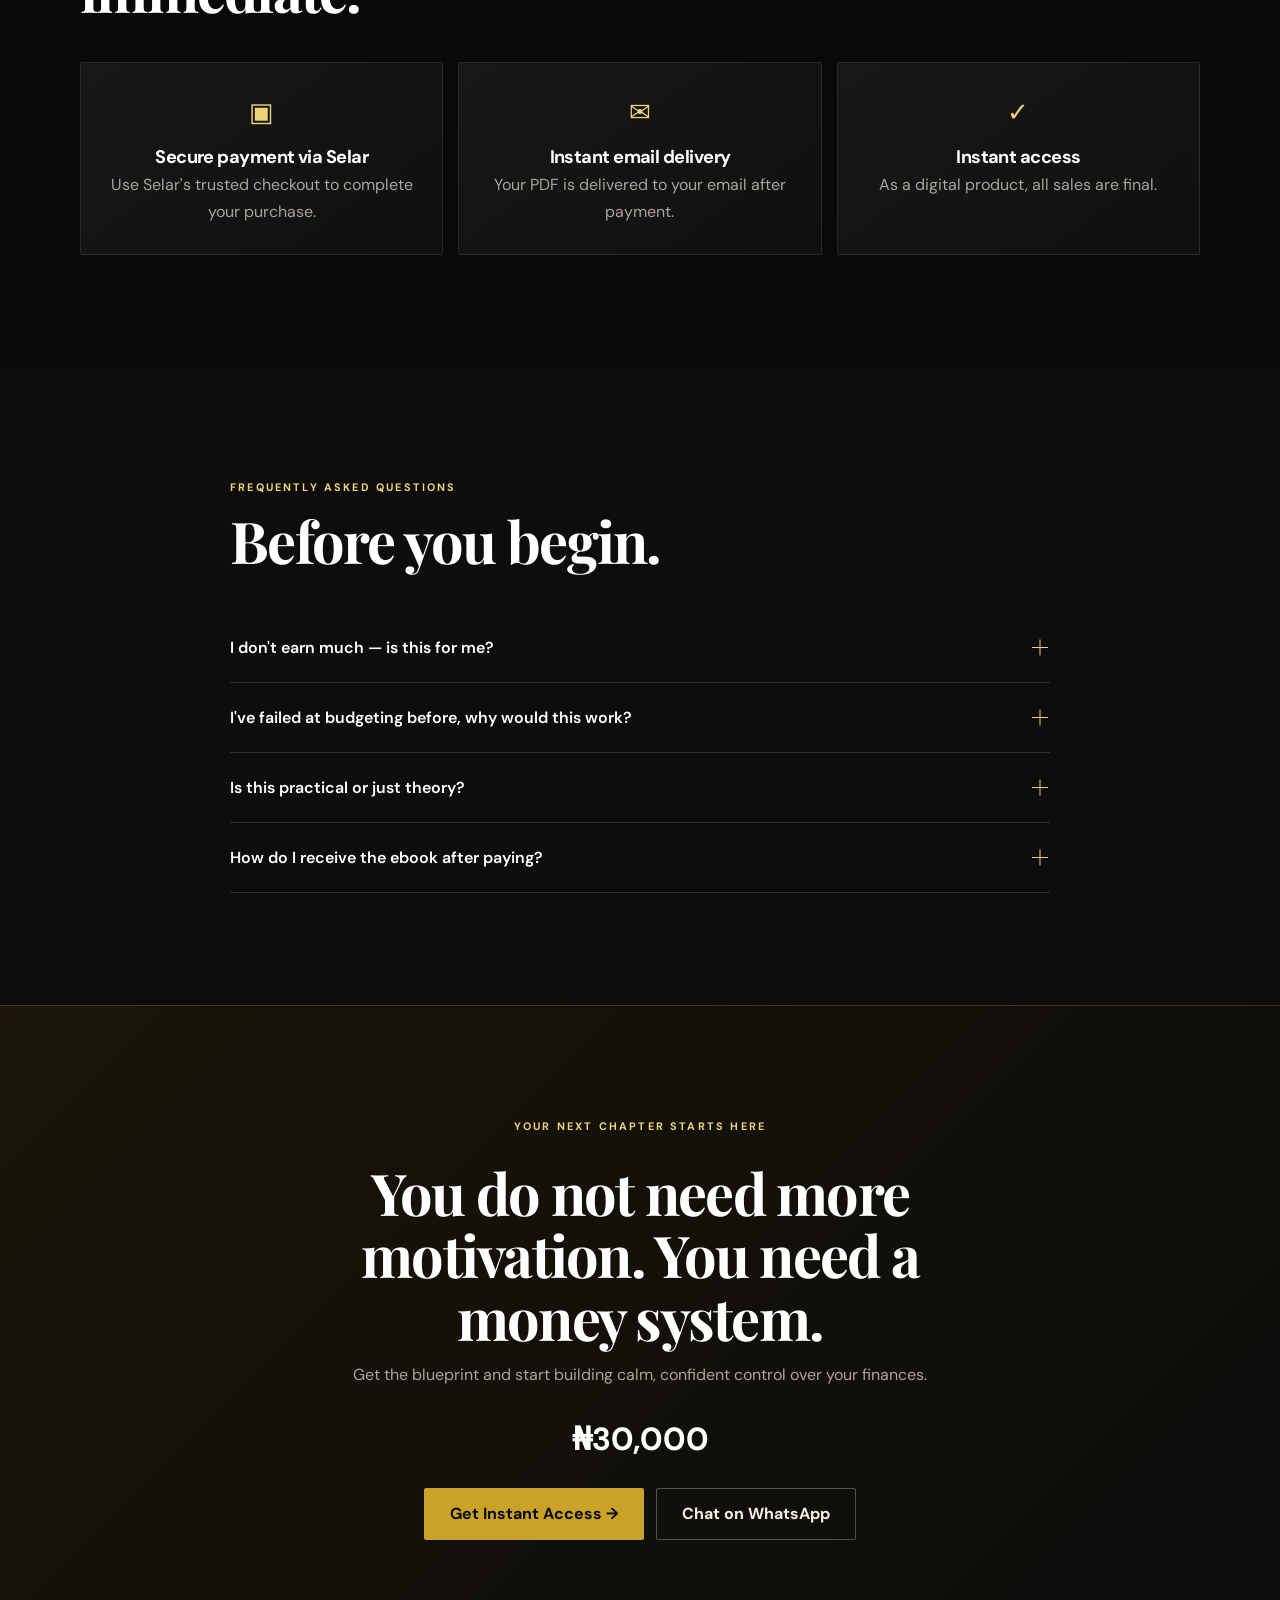
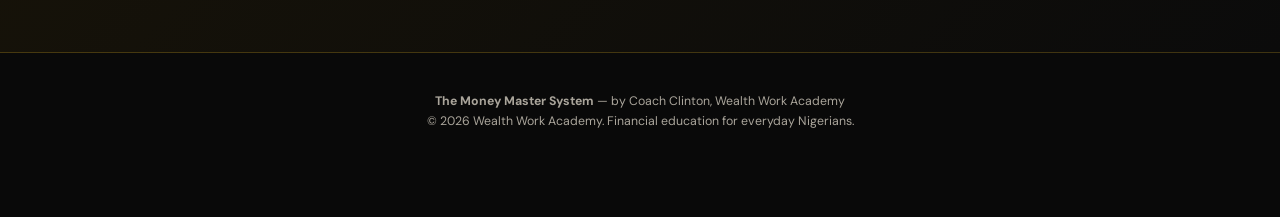
==== commit afd8b733: "Refine Money Master page with luxury styling, scroll reveals, real-cover slot, and accessible FAQ ac" ====
--- a/index.html
+++ b/index.html
@@ -4,267 +4,80 @@
   <meta charset="UTF-8">
   <meta name="viewport" content="width=device-width, initial-scale=1.0">
   <meta name="description" content="The Money Master System by Coach Clinton — a practical Nigerian personal finance ebook for taking control of your money.">
-  <meta name="theme-color" content="#0a0a0a">
+  <meta name="theme-color" content="#090909">
   <title>The Money Master System | Coach Clinton</title>
   <link rel="preconnect" href="https://fonts.googleapis.com">
   <link rel="preconnect" href="https://fonts.gstatic.com" crossorigin>
   <link href="https://fonts.googleapis.com/css2?family=DM+Sans:wght@400;500;600;700&family=Playfair+Display:wght@600;700&display=swap" rel="stylesheet">
   <style>
-    /* =====================
-       BRAND TOKENS & RESET
-       ===================== */
-    :root { --black:#0a0a0a; --panel:#111; --panel-2:#161616; --gold:#c9a227; --gold-light:#e4c65d; --cream:#f5f0e6; --muted:#b3aea4; --line:rgba(201,162,39,.23); --radius:18px; }
-    * { box-sizing:border-box; margin:0; padding:0; }
-    html { scroll-behavior:smooth; }
-    body { background:var(--black); color:var(--cream); font-family:'DM Sans',Arial,sans-serif; line-height:1.65; }
-    a { color:inherit; text-decoration:none; }
-    img { display:block; max-width:100%; }
-    .container { width:min(1120px,calc(100% - 40px)); margin-inline:auto; }
-    .eyebrow { color:var(--gold-light); font-size:.72rem; font-weight:700; letter-spacing:.18em; text-transform:uppercase; }
-    h1,h2,h3 { color:#fff; line-height:1.12; letter-spacing:-.025em; }
-    h1 { font-size:clamp(2.6rem,7vw,5.5rem); max-width:780px; }
-    h2 { font-size:clamp(2rem,4vw,3.25rem); }
-    h3 { font-size:1.2rem; }
-    p { color:var(--muted); }
-    section { padding:100px 0; }
-    .section-head { max-width:650px; margin-bottom:42px; }
-    .section-head h2 { margin-top:12px; }
-    .section-head p { margin-top:18px; font-size:1.05rem; }
-    .btn { display:inline-flex; align-items:center; justify-content:center; gap:10px; min-height:52px; padding:0 24px; border-radius:999px; border:1px solid transparent; font-weight:700; transition:transform .2s,background .2s,border-color .2s; }
-    .btn:hover { transform:translateY(-2px); }
-    .btn-gold { background:var(--gold); color:#0a0a0a; }
-    .btn-gold:hover { background:var(--gold-light); }
-    .btn-outline { border-color:rgba(245,240,230,.28); color:var(--cream); }
-    .btn-outline:hover { border-color:var(--gold); color:var(--gold-light); }
-    .gold { color:var(--gold-light); }
+    /* ===================== BRAND TOKENS & RESET ===================== */
+    :root{--black:#090909;--ink:#101010;--panel:#141414;--panel2:#191713;--gold:#c9a227;--gold-light:#ecd477;--cream:#f5f0e6;--muted:#aaa59b;--line:rgba(201,162,39,.25);--serif:'Playfair Display',Georgia,serif;--sans:'DM Sans',Arial,sans-serif}
+    *{box-sizing:border-box;margin:0;padding:0}html{scroll-behavior:smooth}body{background:var(--black);color:var(--cream);font-family:var(--sans);line-height:1.65;overflow-x:hidden}a{color:inherit;text-decoration:none}img{display:block;max-width:100%}.container{width:min(1120px,calc(100% - 40px));margin-inline:auto}p{color:var(--muted)}h1,h2,h3{color:#fff;line-height:1.12;letter-spacing:-.03em}h1{font:700 clamp(2.9rem,7vw,6rem)/1.02 var(--serif);max-width:800px}h2{font:700 clamp(2.05rem,4.5vw,3.6rem)/1.08 var(--serif)}h3{font-size:1.14rem}.gold{color:var(--gold-light)}.eyebrow{color:var(--gold-light);font-size:.68rem;font-weight:700;letter-spacing:.2em;text-transform:uppercase}.section-head{max-width:670px;margin-bottom:42px}.section-head h2{margin-top:12px}.section-head p:not(.eyebrow){margin-top:18px;font-size:1.03rem}.btn{display:inline-flex;align-items:center;justify-content:center;gap:10px;min-height:52px;padding:0 25px;border:1px solid transparent;border-radius:2px;font-weight:700;transition:transform .25s,background .25s,border-color .25s}.btn:hover{transform:translateY(-3px)}.btn-gold{background:var(--gold);color:#090909}.btn-gold:hover{background:var(--gold-light)}.btn-outline{border-color:rgba(245,240,230,.3);color:var(--cream)}.btn-outline:hover{border-color:var(--gold);color:var(--gold-light)}section{padding:112px 0}
 
-    /* =====================
-       HEADER & HERO
-       ===================== */
-    header { position:absolute; inset:0 0 auto; z-index:5; padding:22px 0; }
-    .nav { display:flex; align-items:center; justify-content:space-between; }
-    .logo { font-size:.9rem; font-weight:700; letter-spacing:.08em; text-transform:uppercase; }
-    .logo span { color:var(--gold); }
-    .nav-link { color:var(--muted); font-size:.9rem; }
-    .hero { position:relative; min-height:760px; display:flex; align-items:center; overflow:hidden; padding:150px 0 110px; background:radial-gradient(circle at 76% 40%,rgba(201,162,39,.13),transparent 30%),linear-gradient(115deg,#0a0a0a 50%,#12100a); }
-    .hero:after { content:''; position:absolute; width:520px; height:520px; right:-250px; top:-230px; border:1px solid rgba(201,162,39,.15); border-radius:50%; box-shadow:0 0 0 55px rgba(201,162,39,.025),0 0 0 110px rgba(201,162,39,.025); }
-    .hero-grid { position:relative; z-index:1; display:grid; gap:55px; align-items:center; grid-template-columns:1.2fr .8fr; }
-    .hero h1 { margin:14px 0 20px; }
-    .hero-copy { max-width:640px; font-size:1.15rem; }
-    .hero-actions { display:flex; flex-wrap:wrap; gap:12px; margin:32px 0 25px; }
-    .price { display:flex; align-items:baseline; gap:12px; font-size:2rem; font-weight:700; color:#fff; }
-    .price small { color:var(--muted); font-size:.9rem; font-weight:400; }
-    .book-wrap { display:flex; justify-content:center; }
-    .book { width:min(310px,75vw); aspect-ratio:3/4; object-fit:cover; border:1px solid var(--gold); border-radius:5px 14px 14px 5px; box-shadow:25px 28px 60px rgba(0,0,0,.65),8px 0 0 #7d6216; }
-    .trust-row { display:flex; flex-wrap:wrap; gap:14px; margin-top:20px; }
-    .trust-row span { color:var(--muted); font-size:.76rem; }
-    .trust-row span::before { content:'✓'; color:var(--gold-light); font-weight:700; margin-right:6px; }
+    /* ===================== LUXURY HEADER & HERO ===================== */
+    header{position:absolute;inset:0 0 auto;z-index:5;padding:24px 0}.nav{display:flex;justify-content:space-between;align-items:center}.logo{font-size:.8rem;font-weight:700;letter-spacing:.16em;text-transform:uppercase}.logo span{color:var(--gold)}.nav-link{color:var(--muted);font-size:.82rem;letter-spacing:.04em}.hero{position:relative;display:flex;align-items:center;min-height:790px;padding:155px 0 115px;overflow:hidden;background:radial-gradient(circle at 80% 40%,rgba(201,162,39,.15),transparent 29%),linear-gradient(110deg,#090909 0%,#0c0c0c 54%,#171208 100%)}.hero:before{content:'';position:absolute;inset:22px;border:1px solid rgba(201,162,39,.09);pointer-events:none}.hero:after{content:'';position:absolute;width:560px;height:560px;right:-300px;top:-260px;border:1px solid rgba(201,162,39,.17);border-radius:50%;box-shadow:0 0 0 58px rgba(201,162,39,.025),0 0 0 116px rgba(201,162,39,.025)}.hero-grid{position:relative;z-index:1;display:grid;grid-template-columns:1.2fr .8fr;gap:65px;align-items:center}.hero h1{margin:16px 0 23px}.hero-copy{max-width:620px;font-size:1.12rem}.hero-actions{display:flex;flex-wrap:wrap;gap:12px;margin:34px 0 25px}.price{display:flex;align-items:baseline;gap:12px;color:#fff;font-size:2rem;font-weight:700}.price small{color:var(--muted);font-size:.82rem;font-weight:400}.trust-row{display:flex;flex-wrap:wrap;gap:14px;margin-top:20px}.trust-row span{color:var(--muted);font-size:.74rem}.trust-row span:before{content:'✓';color:var(--gold-light);font-weight:700;margin-right:6px}.book-wrap{display:flex;justify-content:center;perspective:1000px}.book{width:min(315px,75vw);aspect-ratio:3/4;object-fit:cover;border:1px solid var(--gold);border-radius:3px 12px 12px 3px;box-shadow:26px 30px 60px #000,8px 0 0 #755d18;transform:rotateY(-8deg) rotateZ(1deg);transition:transform .5s}.book:hover{transform:rotateY(-2deg) rotateZ(0)}
 
-    /* =====================
-       CONTENT SECTIONS
-       ===================== */
-    .problem { background:#0d0d0d; }
-    .pain-grid,.feature-grid,.audience-grid,.trust-grid { display:grid; gap:14px; grid-template-columns:repeat(4,1fr); }
-    .card { background:var(--panel); border:1px solid rgba(255,255,255,.08); border-radius:var(--radius); padding:28px; }
-    .pain-card { min-height:190px; }
-    .number { color:var(--gold); font-size:1.8rem; font-family:'Playfair Display',serif; }
-    .pain-card h3 { margin:18px 0 9px; }
-    .story { background:linear-gradient(100deg,#151208,#0d0d0d); }
-    .story-inner { display:grid; grid-template-columns:.8fr 1.2fr; gap:70px; align-items:center; }
-    .quote { border-left:2px solid var(--gold); padding-left:28px; font-size:clamp(1.4rem,2.6vw,2rem); line-height:1.45; color:#fff; }
-    .quote em { color:var(--gold-light); font-style:normal; }
-    .examples { background:#0d0d0d; }
-    .example-grid { display:grid; gap:16px; grid-template-columns:repeat(3,1fr); }
-    .example-card { position:relative; overflow:hidden; }
-    .example-card:before { content:''; position:absolute; inset:0 auto 0 0; width:3px; background:var(--gold); }
-    .example-card h3 { margin:14px 0 8px; }
-    .example-card strong { color:#fff; }
-    .label { display:inline-block; border:1px solid var(--line); border-radius:999px; color:var(--gold-light); font-size:.68rem; font-weight:700; letter-spacing:.08em; padding:5px 9px; text-transform:uppercase; }
-    .note { margin-top:20px; font-size:.82rem; font-style:italic; }
-    .features { background:#0a0a0a; }
-    .feature-grid { grid-template-columns:repeat(3,1fr); }
-    .feature-card { display:flex; gap:14px; padding:21px; }
-    .check { flex:0 0 24px; height:24px; display:grid; place-items:center; border-radius:50%; background:rgba(201,162,39,.15); color:var(--gold-light); }
-    .feature-card p { font-size:.91rem; }
-    .audience-grid { grid-template-columns:repeat(5,1fr); }
-    .audience-card { text-align:center; padding:23px 14px; }
-    .audience-icon { display:block; color:var(--gold-light); font-size:1.6rem; margin-bottom:12px; }
-    .about { background:#0d0d0d; }
-    .about-inner { display:grid; grid-template-columns:230px 1fr; gap:55px; align-items:center; max-width:850px; }
-    .avatar { width:190px; height:190px; border-radius:50%; border:1px solid var(--gold); background:var(--panel-2); display:grid; place-items:center; color:var(--gold-light); font-family:'Playfair Display',serif; font-size:4rem; }
-    .about h2 { margin:10px 0 16px; }
-    .trust-grid { grid-template-columns:repeat(3,1fr); }
-    .trust-card { text-align:center; }
-    .trust-card .trust-icon { color:var(--gold-light); font-size:1.6rem; }
-    .trust-card h3 { margin:13px 0 5px; }
+    /* ===================== CONTENT ===================== */
+    .problem,.examples{background:#0d0d0d}.pain-grid,.feature-grid,.audience-grid,.trust-grid{display:grid;gap:15px;grid-template-columns:repeat(4,1fr)}.card{background:linear-gradient(145deg,#171717,#101010);border:1px solid rgba(255,255,255,.09);border-radius:2px;padding:29px;transition:border-color .3s,transform .3s}.card:hover{border-color:var(--line);transform:translateY(-4px)}.pain-card{min-height:190px}.number{color:var(--gold);font:1.8rem var(--serif)}.pain-card h3{margin:17px 0 9px}.story{background:linear-gradient(105deg,#171307,#0c0c0c)}.story-inner{display:grid;grid-template-columns:.8fr 1.2fr;gap:75px;align-items:center}.quote{border-left:2px solid var(--gold);padding-left:28px;color:#fff;font:1.45rem/1.5 var(--serif)}.quote em{color:var(--gold-light);font-style:normal}.quote small{font:700 .72rem var(--sans);letter-spacing:.12em;text-transform:uppercase;color:var(--gold-light)}.example-grid{display:grid;grid-template-columns:repeat(3,1fr);gap:16px}.example-card{position:relative;overflow:hidden}.example-card:before{content:'';position:absolute;inset:0 auto 0 0;width:3px;background:var(--gold)}.example-card h3{margin:15px 0 8px}.example-card strong{color:#fff}.label{display:inline-block;border:1px solid var(--line);border-radius:999px;color:var(--gold-light);font-size:.64rem;font-weight:700;letter-spacing:.1em;padding:5px 10px;text-transform:uppercase}.note{margin-top:20px;font-size:.8rem;font-style:italic}.features{background:#090909}.feature-grid{grid-template-columns:repeat(3,1fr)}.feature-card{display:flex;gap:14px;padding:21px}.feature-card p{font-size:.9rem}.check{flex:0 0 24px;height:24px;display:grid;place-items:center;border-radius:50%;background:rgba(201,162,39,.14);color:var(--gold-light)}.audience-grid{grid-template-columns:repeat(5,1fr)}.audience-card{text-align:center;padding:24px 14px}.audience-icon{display:block;color:var(--gold-light);font-size:1.5rem;margin-bottom:12px}.about{background:#0d0d0d}.about-inner{display:grid;grid-template-columns:230px 1fr;gap:55px;align-items:center;max-width:850px}.avatar{width:190px;height:190px;display:grid;place-items:center;border:1px solid var(--gold);border-radius:50%;background:var(--panel2);color:var(--gold-light);font:4rem var(--serif)}.about h2{margin:10px 0 16px}.trust-grid{grid-template-columns:repeat(3,1fr)}.trust-card{text-align:center}.trust-icon{color:var(--gold-light);font-size:1.6rem}.trust-card h3{margin:13px 0 5px}
 
-    /* =====================
-       FAQ, CTA & FOOTER
-       ===================== */
-    .faq-wrap { max-width:800px; margin:auto; }
-    details { border-bottom:1px solid rgba(255,255,255,.14); }
-    summary { cursor:pointer; list-style:none; display:flex; justify-content:space-between; gap:18px; padding:23px 0; color:#fff; font-weight:600; }
-    summary::-webkit-details-marker { display:none; }
-    summary:after { content:'+'; color:var(--gold-light); font-size:1.4rem; }
-    details[open] summary:after { content:'−'; }
-    details p { padding:0 45px 22px 0; }
-    .final { text-align:center; background:linear-gradient(135deg,#1a1508,#0b0b0b); border-top:1px solid var(--line); border-bottom:1px solid var(--line); }
-    .final h2 { max-width:700px; margin:12px auto 14px; }
-    .final p { margin-bottom:25px; }
-    .final .price { justify-content:center; margin-bottom:22px; }
-    .final-actions { display:flex; justify-content:center; flex-wrap:wrap; gap:12px; }
-    footer { padding:36px 0 85px; text-align:center; }
-    footer p { font-size:.78rem; }
-    .sticky-cta { display:none; }
+    /* ===================== POLISHED FAQ & CTA ===================== */
+    .faq-wrap{max-width:820px;margin:auto}.faq-item{border-bottom:1px solid rgba(255,255,255,.14)}.faq-question{width:100%;display:flex;justify-content:space-between;gap:18px;align-items:center;padding:24px 0;border:0;background:none;color:#fff;text-align:left;font:600 1rem var(--sans);cursor:pointer}.faq-question:focus-visible{outline:1px solid var(--gold);outline-offset:7px}.faq-icon{position:relative;flex:0 0 20px;width:20px;height:20px;color:var(--gold-light)}.faq-icon:before,.faq-icon:after{content:'';position:absolute;top:9px;left:2px;width:16px;height:1px;background:currentColor;transition:transform .3s}.faq-icon:after{transform:rotate(90deg)}.faq-item.is-open .faq-icon:after{transform:rotate(0)}.faq-answer{display:grid;grid-template-rows:0fr;transition:grid-template-rows .35s ease}.faq-answer-inner{overflow:hidden}.faq-answer p{padding:0 50px 23px 0}.faq-item.is-open .faq-answer{grid-template-rows:1fr}.final{text-align:center;background:linear-gradient(135deg,#1a1508,#0b0b0b);border-block:1px solid var(--line)}.final h2{max-width:700px;margin:12px auto 14px}.final p{margin-bottom:25px}.final .price{justify-content:center;margin-bottom:22px}.final-actions{display:flex;justify-content:center;flex-wrap:wrap;gap:12px}footer{padding:38px 0 85px;text-align:center}footer p{font-size:.77rem}.sticky-cta{display:none}
 
-    @media (max-width:850px) {
-      section { padding:75px 0; }
-      .hero { min-height:auto; padding-top:125px; }
-      .hero-grid,.story-inner { grid-template-columns:1fr; gap:42px; }
-      .hero-grid { text-align:center; }
-      .hero-copy { margin-inline:auto; }
-      .hero-actions,.trust-row { justify-content:center; }
-      .pain-grid,.feature-grid { grid-template-columns:repeat(2,1fr); }
-      .audience-grid { grid-template-columns:repeat(3,1fr); }
-    }
-    @media (max-width:560px) {
-      .container { width:min(100% - 32px,1120px); }
-      .nav-link { display:none; }
-      .hero { padding-bottom:80px; }
-      .hero h1 { font-size:2.75rem; }
-      .hero-actions,.final-actions { flex-direction:column; }
-      .btn { width:100%; }
-      .book { width:230px; }
-      .pain-grid,.feature-grid,.example-grid,.trust-grid,.audience-grid { grid-template-columns:1fr; }
-      .pain-card { min-height:auto; }
-      .story-inner { gap:25px; }
-      .about-inner { grid-template-columns:1fr; text-align:center; gap:25px; }
-      .avatar { margin:auto; }
-      .quote { padding-left:20px; }
-      .sticky-cta { display:flex; position:fixed; z-index:20; bottom:14px; left:16px; right:16px; box-shadow:0 8px 30px rgba(0,0,0,.6); }
-      footer { padding-bottom:95px; }
-    }
+    /* ===================== SCROLL REVEAL ===================== */
+    .reveal{opacity:0;transform:translateY(24px);transition:opacity .75s ease,transform .75s ease}.reveal.is-visible{opacity:1;transform:none}.reveal-delay-1{transition-delay:.1s}.reveal-delay-2{transition-delay:.2s}.reveal-delay-3{transition-delay:.3s}@media(prefers-reduced-motion:reduce){html{scroll-behavior:auto}.reveal{opacity:1;transform:none;transition:none}.book,.card,.btn{transition:none}}
+
+    @media(max-width:850px){section{padding:80px 0}.hero{min-height:auto;padding-top:130px}.hero-grid,.story-inner{grid-template-columns:1fr;gap:45px}.hero-grid{text-align:center}.hero-copy{margin-inline:auto}.hero-actions,.trust-row{justify-content:center}.pain-grid,.feature-grid{grid-template-columns:repeat(2,1fr)}.audience-grid{grid-template-columns:repeat(3,1fr)}}
+    @media(max-width:560px){.container{width:min(100% - 32px,1120px)}.hero:before{inset:12px}.nav-link{display:none}.hero{padding-bottom:82px}.hero h1{font-size:2.8rem}.hero-actions,.final-actions{flex-direction:column}.btn{width:100%}.book{width:230px}.pain-grid,.feature-grid,.example-grid,.trust-grid,.audience-grid{grid-template-columns:1fr}.pain-card{min-height:auto}.about-inner{grid-template-columns:1fr;text-align:center;gap:25px}.avatar{margin:auto}.quote{padding-left:20px;font-size:1.25rem}.faq-question{padding:20px 0;font-size:.94rem}.faq-answer p{padding-right:15px}.sticky-cta{display:flex;position:fixed;z-index:20;bottom:14px;left:16px;right:16px;box-shadow:0 8px 30px #000}footer{padding-bottom:95px}}
   </style>
 </head>
 <body>
   <!-- ===================== EDITABLE: HEADER ===================== -->
-  <header>
-    <div class="container nav">
-      <a class="logo" href="#top">Money <span>Master</span></a>
-      <a class="nav-link" href="#inside">See what's inside ↓</a>
-    </div>
-  </header>
-
+  <header><div class="container nav"><a class="logo" href="#top">Money <span>Master</span></a><a class="nav-link" href="#inside">See what's inside ↓</a></div></header>
   <main id="top">
     <!-- ===================== EDITABLE: HERO ===================== -->
-    <section class="hero">
-      <div class="container hero-grid">
-        <div>
-          <p class="eyebrow">A practical guide for everyday Nigerians</p>
-          <h1>The Money Master <span class="gold">System</span></h1>
-          <p class="hero-copy">A Complete Blueprint for Taking Control of Your Finances — without jargon, shame, or guesswork.</p>
-          <div class="hero-actions">
-            <a class="btn btn-gold" href="https://selar.com/5r5u5y1582" target="_blank" rel="noopener">Get Instant Access <span>→</span></a>
-            <a class="btn btn-outline" href="https://wa.me/2349119482199" target="_blank" rel="noopener">Chat on WhatsApp</a>
-          </div>
-          <div class="price">₦30,000 <small>one-time payment · PDF ebook</small></div>
-          <div class="trust-row" aria-label="Purchase benefits"><span>Secure payment via Selar</span><span>Instant email delivery</span><span>Digital access</span></div>
-        </div>
-        <div class="book-wrap">
-          <!-- Replace this placeholder src with the final book cover image. -->
-          <img class="book" src="https://placehold.co/620x830/111111/C9A227?text=THE%20MONEY%20MASTER%20SYSTEM" alt="Placeholder cover for The Money Master System ebook">
-        </div>
-      </div>
-    </section>
+    <section class="hero"><div class="container hero-grid"><div class="reveal"><p class="eyebrow">A practical guide for everyday Nigerians</p><h1>The Money Master <span class="gold">System</span></h1><p class="hero-copy">A Complete Blueprint for Taking Control of Your Finances — without jargon, shame, or guesswork.</p><div class="hero-actions"><a class="btn btn-gold" href="https://selar.com/5r5u5y1582" target="_blank" rel="noopener">Get Instant Access <span>→</span></a><a class="btn btn-outline" href="https://wa.me/2349119482199" target="_blank" rel="noopener">Chat on WhatsApp</a></div><div class="price">₦30,000 <small>one-time payment · PDF ebook</small></div><div class="trust-row" aria-label="Purchase benefits"><span>Secure payment via Selar</span><span>Instant email delivery</span><span>Digital access</span></div></div><div class="book-wrap reveal reveal-delay-2"><!-- Add the final cover at assets/money-master-cover.jpg when available. The fallback keeps the page presentable until then. --><img class="book" src="assets/money-master-cover.jpg" onerror="this.onerror=null;this.src='https://placehold.co/620x830/111111/C9A227?text=THE%20MONEY%20MASTER%20SYSTEM'" alt="The Money Master System ebook cover"></div></div></section>
 
     <!-- ===================== EDITABLE: THE PROBLEM ===================== -->
-    <section class="problem">
-      <div class="container">
-        <div class="section-head"><p class="eyebrow">The problem</p><h2>Your money should work harder than you do.</h2><p>Being hardworking is not always enough when nobody teaches you what to do with the money that comes in.</p></div>
-        <div class="pain-grid">
-          <article class="card pain-card"><span class="number">01</span><h3>Salary disappears by week three</h3><p>You earn, pay bills, help family — then wonder where the rest went.</p></article>
-          <article class="card pain-card"><span class="number">02</span><h3>No emergency cushion</h3><p>One unexpected expense can throw the entire month into panic.</p></article>
-          <article class="card pain-card"><span class="number">03</span><h3>Debt keeps multiplying</h3><p>Loan-app repayments make it feel impossible to get your head above water.</p></article>
-          <article class="card pain-card"><span class="number">04</span><h3>Saving feels confusing</h3><p>You want to save or invest, but you do not know where to begin.</p></article>
-        </div>
-      </div>
-    </section>
+    <section class="problem"><div class="container"><div class="section-head reveal"><p class="eyebrow">The problem</p><h2>Your money should work harder than you do.</h2><p>Being hardworking is not always enough when nobody teaches you what to do with the money that comes in.</p></div><div class="pain-grid"><article class="card pain-card reveal"><span class="number">01</span><h3>Salary disappears by week three</h3><p>You earn, pay bills, help family — then wonder where the rest went.</p></article><article class="card pain-card reveal reveal-delay-1"><span class="number">02</span><h3>No emergency cushion</h3><p>One unexpected expense can throw the entire month into panic.</p></article><article class="card pain-card reveal reveal-delay-2"><span class="number">03</span><h3>Debt keeps multiplying</h3><p>Loan-app repayments make it feel impossible to get your head above water.</p></article><article class="card pain-card reveal reveal-delay-3"><span class="number">04</span><h3>Saving feels confusing</h3><p>You want to save or invest, but you do not know where to begin.</p></article></div></div></section>
 
     <!-- ===================== EDITABLE: AUTHOR STORY ===================== -->
-    <section class="story">
-      <div class="container story-inner">
-        <div><p class="eyebrow">Why I wrote this book</p><h2>A system beats willpower.</h2></div>
-        <p class="quote">“I built <em>The Money Master System</em> because I got tired of watching hardworking Nigerians struggle with money for no reason other than never having a real system. It's not about how much you earn — it's about having a plan for it. This book is that plan.”<br><br><small>— Coach Clinton</small></p>
-      </div>
-    </section>
+    <section class="story"><div class="container story-inner"><div class="reveal"><p class="eyebrow">Why I wrote this book</p><h2>A system beats willpower.</h2></div><p class="quote reveal reveal-delay-1">“I built <em>The Money Master System</em> because I got tired of watching hardworking Nigerians struggle with money for no reason other than never having a real system. It's not about how much you earn — it's about having a plan for it. This book is that plan.”<br><br><small>— Coach Clinton</small></p></div></section>
 
     <!-- ===================== EDITABLE: ILLUSTRATIVE EXAMPLES ===================== -->
-    <section class="examples">
-      <div class="container">
-        <div class="section-head"><p class="eyebrow">The impossible made possible</p><h2>Small, consistent moves. A different financial life.</h2><p>These are illustrative worked examples from inside the book — the kind of results this system is designed to produce, not verified customer reviews.</p></div>
-        <div class="example-grid">
-          <article class="card example-card"><span class="label">Worked example</span><h3>Ibrahim</h3><p>Cleared <strong>₦280,000 across four loan apps in 8 months</strong> using the debt avalanche method taught in Chapter 10.</p></article>
-          <article class="card example-card"><span class="label">Worked example</span><h3>Blessing</h3><p>Started with ₦180,000 debt and no emergency fund. Within 90 days, cleared ₦95,000, built a ₦60,000 emergency fund, and grew income by ₦25,000/month.</p></article>
-          <article class="card example-card"><span class="label">Worked example</span><h3>Tunde</h3><p>A keke rider who saved <strong>₦182,500 in one year</strong> by setting aside just ₦500 each day.</p></article>
-        </div>
-        <!-- Placeholder testimonial carousel structure: replace example cards with real reviews when available. -->
-        <p class="note">Real buyer testimonials will be added here as reviews come in.</p>
-      </div>
-    </section>
+    <section class="examples"><div class="container"><div class="section-head reveal"><p class="eyebrow">The impossible made possible</p><h2>Small, consistent moves. A different financial life.</h2><p>These are illustrative worked examples from inside the book — the kind of results this system is designed to produce, not verified customer reviews.</p></div><div class="example-grid"><article class="card example-card reveal"><span class="label">Worked example</span><h3>Ibrahim</h3><p>Cleared <strong>₦280,000 across four loan apps in 8 months</strong> using the debt avalanche method taught in Chapter 10.</p></article><article class="card example-card reveal reveal-delay-1"><span class="label">Worked example</span><h3>Blessing</h3><p>Started with ₦180,000 debt and no emergency fund. Within 90 days, cleared ₦95,000, built a ₦60,000 emergency fund, and grew income by ₦25,000/month.</p></article><article class="card example-card reveal reveal-delay-2"><span class="label">Worked example</span><h3>Tunde</h3><p>A keke rider who saved <strong>₦182,500 in one year</strong> by setting aside just ₦500 each day.</p></article></div><p class="note">Real buyer testimonials will be added here as reviews come in.</p></div></section>
 
     <!-- ===================== EDITABLE: WHAT YOU GET ===================== -->
-    <section class="features" id="inside">
-      <div class="container">
-        <div class="section-head"><p class="eyebrow">What you get</p><h2>Everything you need to build your money system.</h2><p>Open the PDF, start where you are, and follow a clear path from confusion to control.</p></div>
-        <div class="feature-grid">
-          <div class="card feature-card"><span class="check">✓</span><p><strong>22 chapters</strong> covering the fundamentals of personal finance.</p></div>
-          <div class="card feature-card"><span class="check">✓</span><p>Income, expense, budget, savings, debt and net-worth trackers.</p></div>
-          <div class="card feature-card"><span class="check">✓</span><p>The <strong>30-Day Money Challenge</strong> to start taking action.</p></div>
-          <div class="card feature-card"><span class="check">✓</span><p>The <strong>90-Day Transformation Plan</strong> for lasting momentum.</p></div>
-          <div class="card feature-card"><span class="check">✓</span><p>Weekly Audit + Monthly Review system.</p></div>
-          <div class="card feature-card"><span class="check">✓</span><p>Bonus: <strong>50 Ways to Save More Money</strong>.</p></div>
-          <div class="card feature-card"><span class="check">✓</span><p>Bonus: <strong>100 Money Habits of Financially Successful People</strong>.</p></div>
-          <div class="card feature-card"><span class="check">✓</span><p>Quick-Start Guides for students, salary earners, freelancers and entrepreneurs.</p></div>
-          <div class="card feature-card"><span class="check">✓</span><p><strong>10 printable worksheets</strong> to make the system practical.</p></div>
-        </div>
-      </div>
-    </section>
+    <section class="features" id="inside"><div class="container"><div class="section-head reveal"><p class="eyebrow">What you get</p><h2>Everything you need to build your money system.</h2><p>Open the PDF, start where you are, and follow a clear path from confusion to control.</p></div><div class="feature-grid"><div class="card feature-card reveal"><span class="check">✓</span><p><strong>22 chapters</strong> covering the fundamentals of personal finance.</p></div><div class="card feature-card reveal reveal-delay-1"><span class="check">✓</span><p>Income, expense, budget, savings, debt and net-worth trackers.</p></div><div class="card feature-card reveal reveal-delay-2"><span class="check">✓</span><p>The <strong>30-Day Money Challenge</strong> to start taking action.</p></div><div class="card feature-card reveal"><span class="check">✓</span><p>The <strong>90-Day Transformation Plan</strong> for lasting momentum.</p></div><div class="card feature-card reveal reveal-delay-1"><span class="check">✓</span><p>Weekly Audit + Monthly Review system.</p></div><div class="card feature-card reveal reveal-delay-2"><span class="check">✓</span><p>Bonus: <strong>50 Ways to Save More Money</strong>.</p></div><div class="card feature-card reveal"><span class="check">✓</span><p>Bonus: <strong>100 Money Habits of Financially Successful People</strong>.</p></div><div class="card feature-card reveal reveal-delay-1"><span class="check">✓</span><p>Quick-Start Guides for students, salary earners, freelancers and entrepreneurs.</p></div><div class="card feature-card reveal reveal-delay-2"><span class="check">✓</span><p><strong>10 printable worksheets</strong> to make the system practical.</p></div></div></div></section>
 
     <!-- ===================== EDITABLE: WHO IT IS FOR ===================== -->
-    <section>
-      <div class="container"><div class="section-head"><p class="eyebrow">Who this is for</p><h2>If you earn or spend money, this is for you.</h2></div>
-        <div class="audience-grid">
-          <div class="card audience-card"><span class="audience-icon">₦</span><p>Salary earners</p></div><div class="card audience-card"><span class="audience-icon">↗</span><p>Freelancers & entrepreneurs</p></div><div class="card audience-card"><span class="audience-icon">✦</span><p>Students</p></div><div class="card audience-card"><span class="audience-icon">▣</span><p>Market women & artisans</p></div><div class="card audience-card"><span class="audience-icon">?</span><p>Anyone asking “where did my money go?”</p></div>
-        </div>
-      </div>
-    </section>
+    <section><div class="container"><div class="section-head reveal"><p class="eyebrow">Who this is for</p><h2>If you earn or spend money, this is for you.</h2></div><div class="audience-grid"><div class="card audience-card reveal"><span class="audience-icon">₦</span><p>Salary earners</p></div><div class="card audience-card reveal reveal-delay-1"><span class="audience-icon">↗</span><p>Freelancers & entrepreneurs</p></div><div class="card audience-card reveal reveal-delay-2"><span class="audience-icon">✦</span><p>Students</p></div><div class="card audience-card reveal reveal-delay-3"><span class="audience-icon">▣</span><p>Market women & artisans</p></div><div class="card audience-card reveal"><span class="audience-icon">?</span><p>Anyone asking “where did my money go?”</p></div></div></div></section>
 
     <!-- ===================== EDITABLE: ABOUT AUTHOR ===================== -->
-    <section class="about"><div class="container about-inner">
-      <!-- Replace the initials with an <img> when a photo is available. -->
-      <div class="avatar" role="img" aria-label="Placeholder portrait for Coach Clinton">CC</div>
-      <div><p class="eyebrow">About the author</p><h2>Meet Coach Clinton.</h2><p>Coach Clinton is the creator of The Money Master System, built to give everyday Nigerians a practical, judgment-free path to understanding and controlling their money — no jargon, no guesswork, just a system that works.</p></div>
-    </div></section>
+    <section class="about"><div class="container about-inner"><div class="avatar reveal" role="img" aria-label="Placeholder portrait for Coach Clinton">CC</div><div class="reveal reveal-delay-1"><p class="eyebrow">About the author</p><h2>Meet Coach Clinton.</h2><p>Coach Clinton is the creator of The Money Master System, built to give everyday Nigerians a practical, judgment-free path to understanding and controlling their money — no jargon, no guesswork, just a system that works.</p></div></div></section>
 
     <!-- ===================== EDITABLE: TRUST & GUARANTEE ===================== -->
-    <section><div class="container"><div class="section-head"><p class="eyebrow">Buy with confidence</p><h2>Simple, secure, immediate.</h2></div><div class="trust-grid">
-      <div class="card trust-card"><div class="trust-icon">▣</div><h3>Secure payment via Selar</h3><p>Use Selar's trusted checkout to complete your purchase.</p></div><div class="card trust-card"><div class="trust-icon">✉</div><h3>Instant email delivery</h3><p>Your PDF is delivered to your email after payment.</p></div><div class="card trust-card"><div class="trust-icon">✓</div><h3>Instant access</h3><p>As a digital product, all sales are final.</p></div>
-    </div></div></section>
+    <section><div class="container"><div class="section-head reveal"><p class="eyebrow">Buy with confidence</p><h2>Simple, secure, immediate.</h2></div><div class="trust-grid"><div class="card trust-card reveal"><div class="trust-icon">▣</div><h3>Secure payment via Selar</h3><p>Use Selar's trusted checkout to complete your purchase.</p></div><div class="card trust-card reveal reveal-delay-1"><div class="trust-icon">✉</div><h3>Instant email delivery</h3><p>Your PDF is delivered to your email after payment.</p></div><div class="card trust-card reveal reveal-delay-2"><div class="trust-icon">✓</div><h3>Instant access</h3><p>As a digital product, all sales are final.</p></div></div></div></section>
 
     <!-- ===================== EDITABLE: FAQ ===================== -->
-    <section class="problem"><div class="container faq-wrap"><div class="section-head"><p class="eyebrow">Frequently asked questions</p><h2>Before you begin.</h2></div>
-      <details><summary>I don't earn much — is this for me?</summary><p>Yes. The system is designed for real-life Nigerian incomes, not just high earners. It helps you create clarity and a plan with what you have today.</p></details>
-      <details><summary>I've failed at budgeting before, why would this work?</summary><p>This is more than a spreadsheet. You will learn a simple weekly and monthly review rhythm that helps you adjust without shame when life changes.</p></details>
-      <details><summary>Is this practical or just theory?</summary><p>It is practical by design: trackers, printable worksheets, a 30-Day Money Challenge and a 90-Day Transformation Plan help you put every lesson into action.</p></details>
-      <details><summary>How do I receive the ebook after paying?</summary><p>Complete payment through Selar and the PDF will be sent to the email address you use at checkout. If you need help, chat with us on WhatsApp.</p></details>
-    </div></section>
+    <section class="problem"><div class="container faq-wrap"><div class="section-head reveal"><p class="eyebrow">Frequently asked questions</p><h2>Before you begin.</h2></div><div class="faq-item reveal"><button class="faq-question" type="button" aria-expanded="false">I don't earn much — is this for me?<span class="faq-icon" aria-hidden="true"></span></button><div class="faq-answer"><div class="faq-answer-inner"><p>Yes. The system is designed for real-life Nigerian incomes, not just high earners. It helps you create clarity and a plan with what you have today.</p></div></div></div><div class="faq-item reveal"><button class="faq-question" type="button" aria-expanded="false">I've failed at budgeting before, why would this work?<span class="faq-icon" aria-hidden="true"></span></button><div class="faq-answer"><div class="faq-answer-inner"><p>This is more than a spreadsheet. You will learn a simple weekly and monthly review rhythm that helps you adjust without shame when life changes.</p></div></div></div><div class="faq-item reveal"><button class="faq-question" type="button" aria-expanded="false">Is this practical or just theory?<span class="faq-icon" aria-hidden="true"></span></button><div class="faq-answer"><div class="faq-answer-inner"><p>It is practical by design: trackers, printable worksheets, a 30-Day Money Challenge and a 90-Day Transformation Plan help you put every lesson into action.</p></div></div></div><div class="faq-item reveal"><button class="faq-question" type="button" aria-expanded="false">How do I receive the ebook after paying?<span class="faq-icon" aria-hidden="true"></span></button><div class="faq-answer"><div class="faq-answer-inner"><p>Complete payment through Selar and the PDF will be sent to the email address you use at checkout. If you need help, chat with us on WhatsApp.</p></div></div></div></div></section>
 
     <!-- ===================== EDITABLE: FINAL CTA ===================== -->
-    <section class="final"><div class="container"><p class="eyebrow">Your next chapter starts here</p><h2>You do not need more motivation. You need a money system.</h2><p>Get the blueprint and start building calm, confident control over your finances.</p><div class="price">₦30,000</div><div class="final-actions"><a class="btn btn-gold" href="https://selar.com/5r5u5y1582" target="_blank" rel="noopener">Get Instant Access →</a><a class="btn btn-outline" href="https://wa.me/2349119482199" target="_blank" rel="noopener">Chat on WhatsApp</a></div></div></section>
+    <section class="final"><div class="container reveal"><p class="eyebrow">Your next chapter starts here</p><h2>You do not need more motivation. You need a money system.</h2><p>Get the blueprint and start building calm, confident control over your finances.</p><div class="price">₦30,000</div><div class="final-actions"><a class="btn btn-gold" href="https://selar.com/5r5u5y1582" target="_blank" rel="noopener">Get Instant Access →</a><a class="btn btn-outline" href="https://wa.me/2349119482199" target="_blank" rel="noopener">Chat on WhatsApp</a></div></div></section>
   </main>
+  <!-- ===================== EDITABLE: FOOTER ===================== -->
+  <footer><div class="container"><p><strong>The Money Master System</strong> — by Coach Clinton, Wealth Work Academy</p><p>© 2026 Wealth Work Academy. Financial education for everyday Nigerians.</p></div></footer><a class="btn btn-gold sticky-cta" href="https://selar.com/5r5u5y1582" target="_blank" rel="noopener">Get Instant Access · ₦30,000</a>
+  <script>
+    // Subtle scroll reveal; respects reduced-motion preferences through CSS.
+    const revealObserver = new IntersectionObserver((entries, observer) => { entries.forEach(entry => { if (entry.isIntersecting) { entry.target.classList.add('is-visible'); observer.unobserve(entry.target); } }); }, { threshold:.12, rootMargin:'0px 0px -35px' });
+    document.querySelectorAll('.reveal').forEach(el => revealObserver.observe(el));
 
-  <!-- ===================== EDITABLE: FOOTER ===================== -->
-  <footer><div class="container"><p><strong>The Money Master System</strong> — by Coach Clinton, Wealth Work Academy</p><p>© 2026 Wealth Work Academy. Financial education for everyday Nigerians.</p></div></footer>
-  <a class="btn btn-gold sticky-cta" href="https://selar.com/5r5u5y1582" target="_blank" rel="noopener">Get Instant Access · ₦30,000</a>
+    // Mobile-friendly one-open-at-a-time FAQ accordion.
+    document.querySelectorAll('.faq-question').forEach(button => button.addEventListener('click', () => {
+      const item = button.closest('.faq-item');
+      const willOpen = !item.classList.contains('is-open');
+      document.querySelectorAll('.faq-item.is-open').forEach(openItem => { openItem.classList.remove('is-open'); openItem.querySelector('.faq-question').setAttribute('aria-expanded','false'); });
+      if (willOpen) { item.classList.add('is-open'); button.setAttribute('aria-expanded','true'); }
+    }));
+  </script>
 </body>
 </html>
